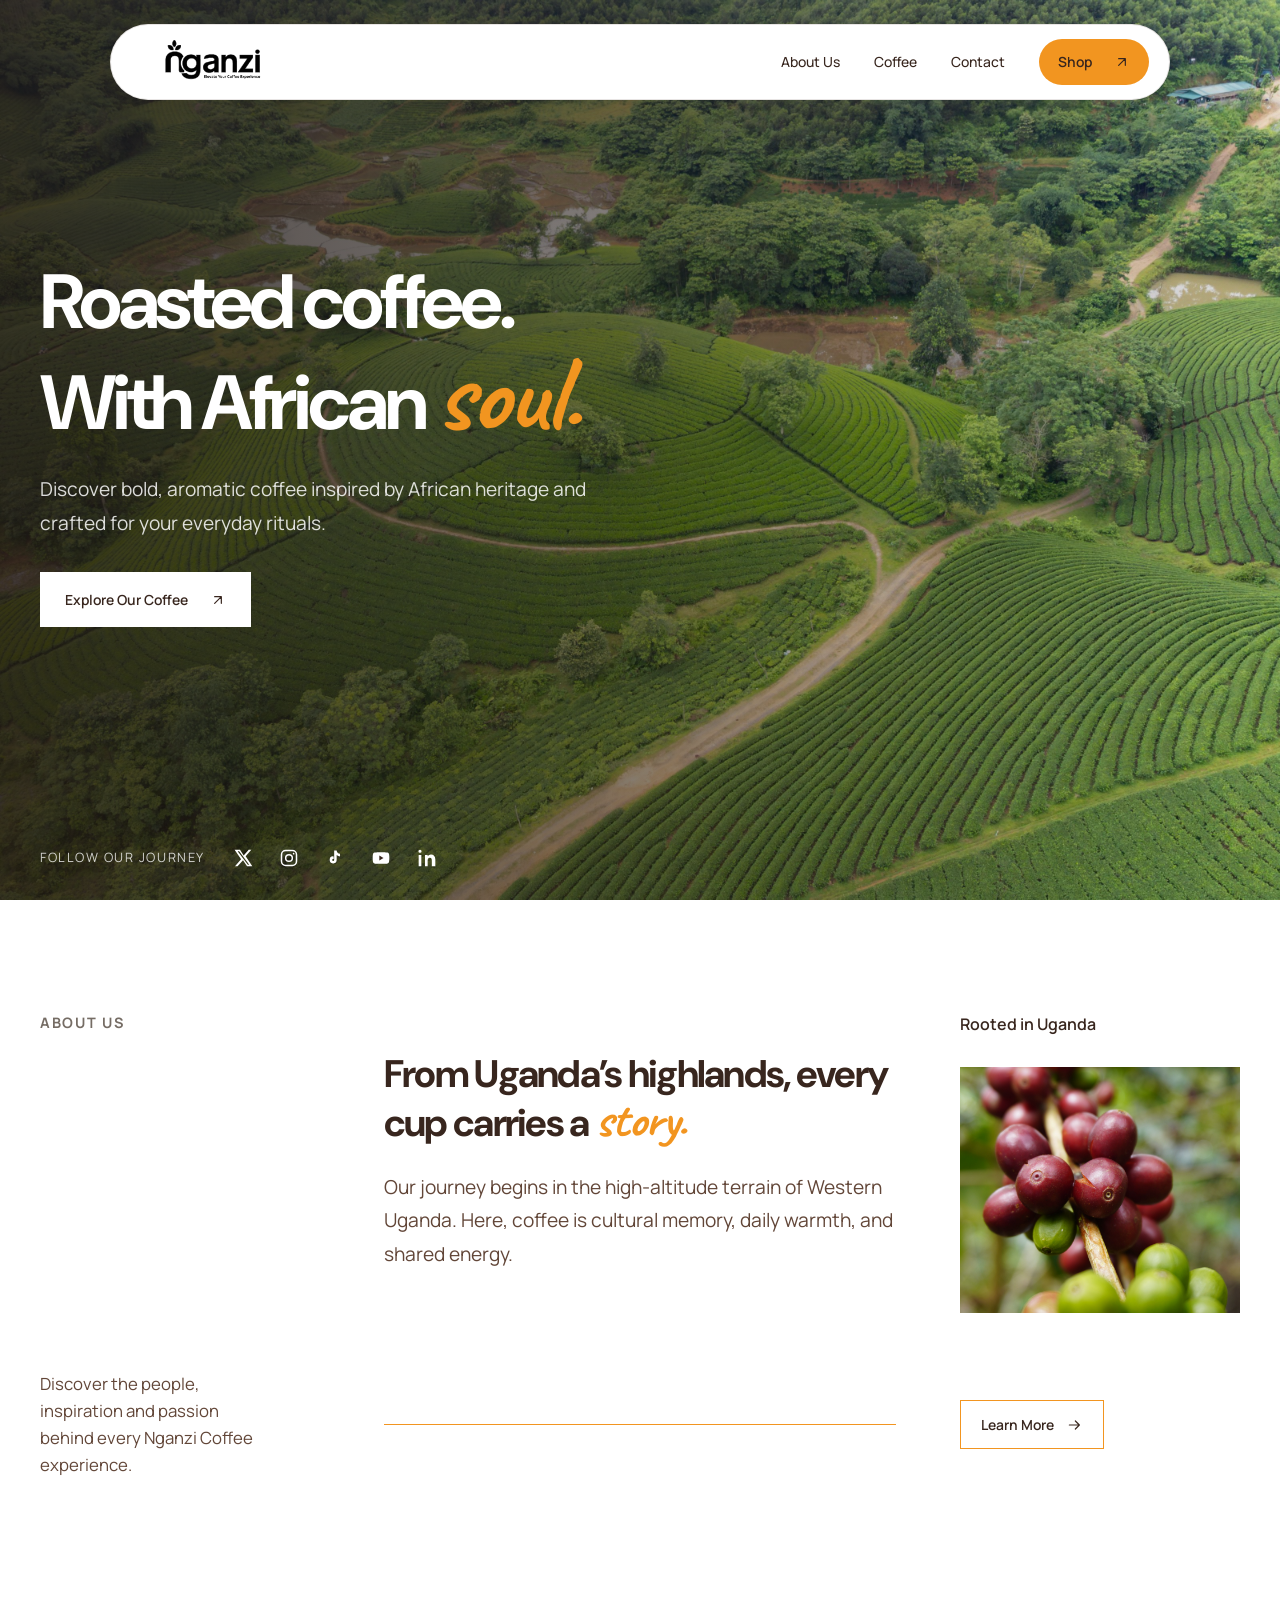
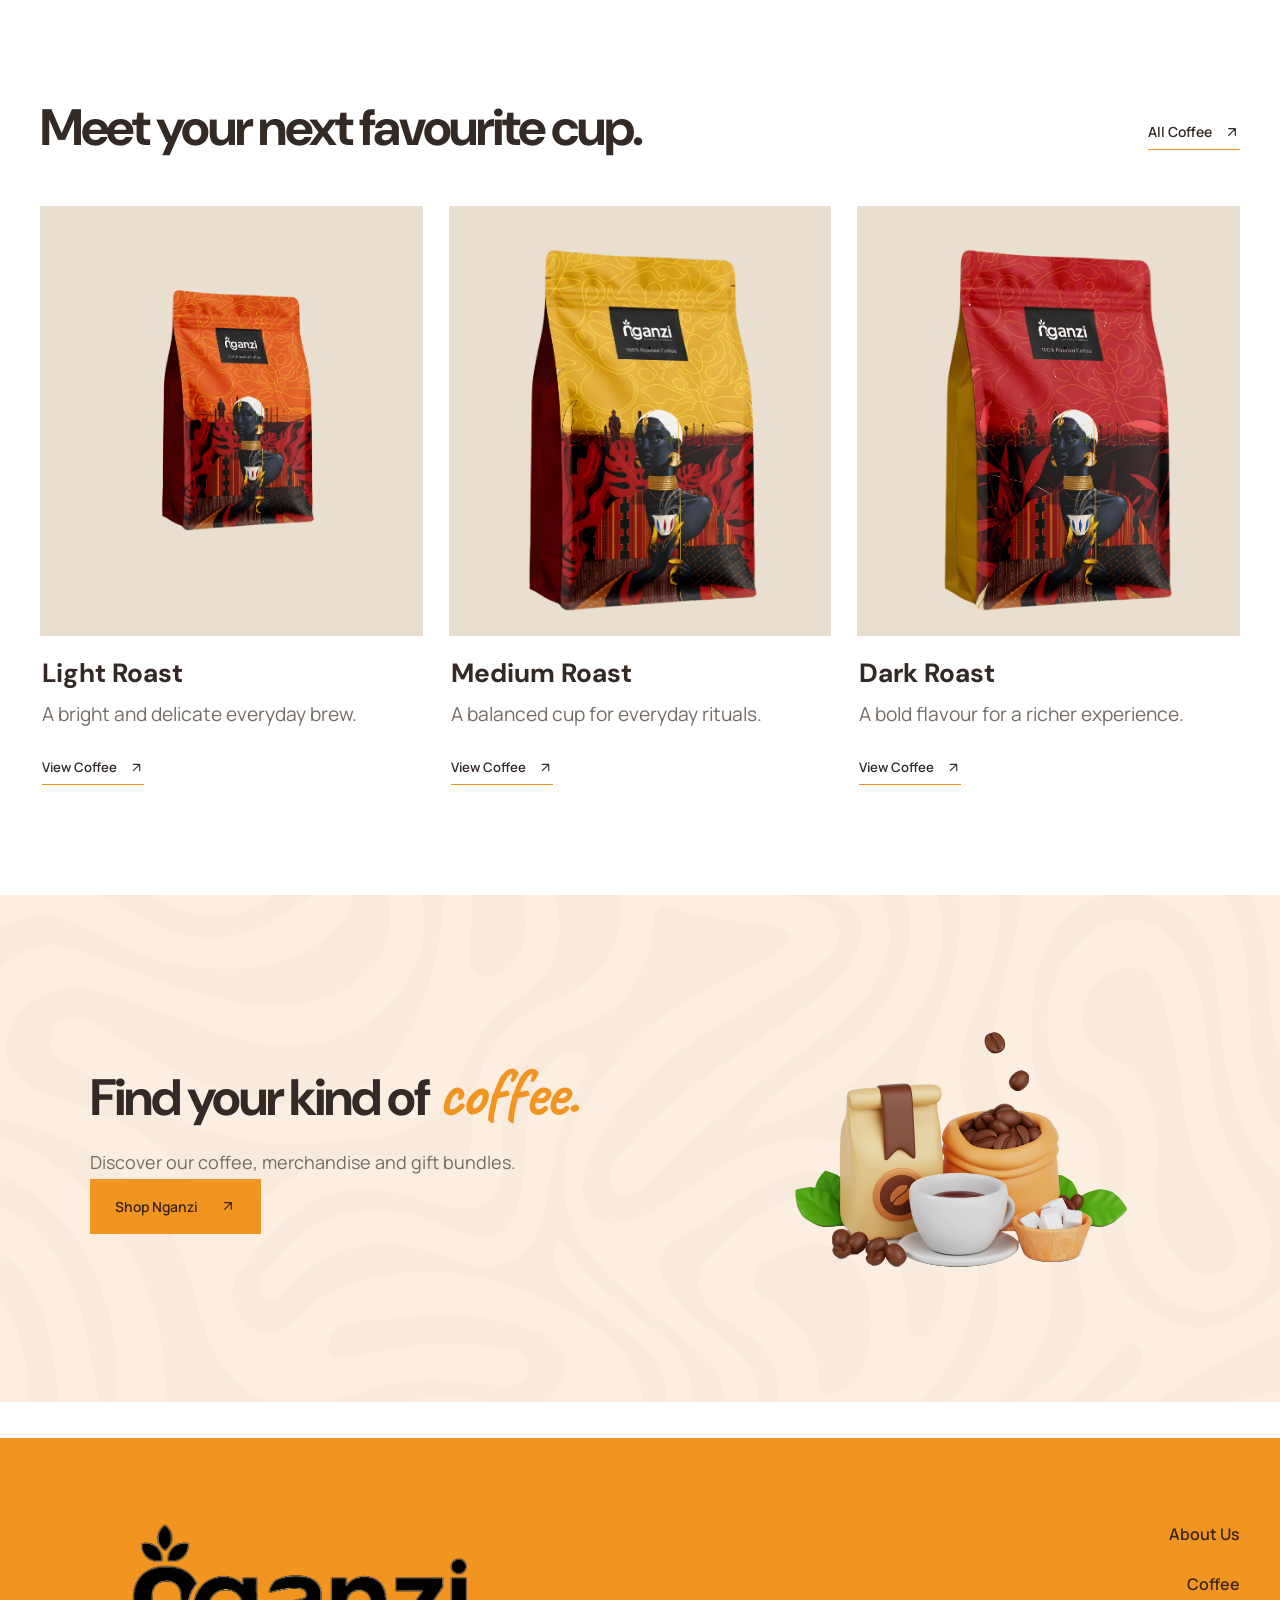
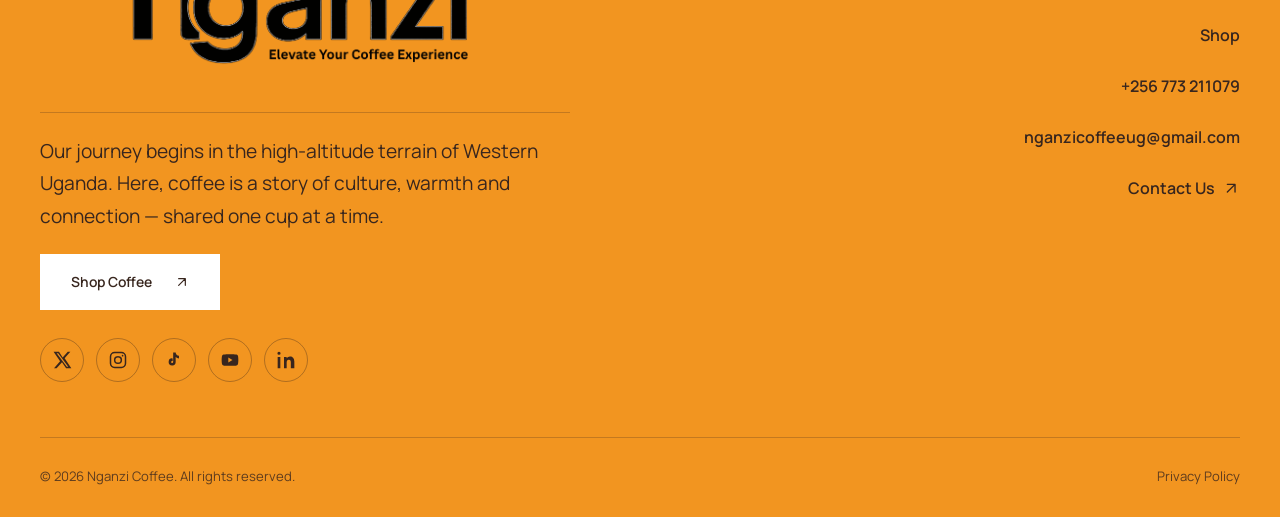
==== index.html @ 26382789 "nganzi" ====
<!DOCTYPE html>
<html lang="en">
<head>
  <meta charset="UTF-8" />
  <meta name="viewport" content="width=device-width, initial-scale=1.0" />
  <meta
    name="description"
    content="Discover Nganzi Coffee — Ugandan coffee inspired by African heritage."
  />

  <title>Nganzi Coffee — From Africa, With Aroma</title>

  <link rel="preconnect" href="https://fonts.googleapis.com">
  <link rel="preconnect" href="https://fonts.gstatic.com" crossorigin>
  <link
    href="https://fonts.googleapis.com/css2?family=Caveat:wght@600;700&family=DM+Sans:wght@400;500;600;700&family=Manrope:wght@400;500;600;700&display=swap"
    rel="stylesheet"
  />

  <link rel="stylesheet" href="css/styles.css" />
  <script src="js/main.js" defer></script>
</head>

<body>
  <main>
    <!-- 1. HERO -->
    <section class="hero" id="home">
      <div data-component="navbar"></div>
      

      <img
        class="hero-image"
        src="assets/images/hero-2.jpg"
        alt="Coffee growing in the Ugandan highlands"
        fetchpriority="high"
      />

      <div class="hero-overlay"></div>

      <div class="container hero-content">
        <h1>
          Roasted coffee.<br />
          With African <span class="script-accent">soul.</span>
        </h1>

        <p class="hero-description">
          Discover bold, aromatic coffee inspired by African heritage
          and crafted for your everyday rituals.
        </p>

        <a href="pages/coffee.html" class="button button-light">
          Explore Our Coffee
          <svg class="arrow-icon" viewBox="0 0 24 24" fill="none" aria-hidden="true">
            <path d="M7 17 17 7M7 7h10v10" />
          </svg>
        </a>
      </div>

      <div class="hero-bottom container">
        <p class="hero-social-label">Follow our journey</p>
        <nav class="hero-social-links" aria-label="Nganzi Coffee social media">
          <a href="https://x.com/nganzicoffee" target="_blank" rel="noopener noreferrer" aria-label="Nganzi Coffee on X">
            <svg viewBox="0 0 24 24" aria-hidden="true">
              <path d="M18.9 2H22l-6.8 7.8L23.2 22h-6.3l-4.9-7.4L5.5 22H2.4l7.3-8.4L1.9 2h6.5l4.4 6.9L18.9 2Zm-1.1 18h1.7L7.4 3.9H5.6L17.8 20Z" />
            </svg>
          </a>
          <a href="https://www.instagram.com/nganzicoffee/" target="_blank" rel="noopener noreferrer" aria-label="Nganzi Coffee on Instagram">
            <svg viewBox="0 0 24 24" aria-hidden="true">
              <rect x="3" y="3" width="18" height="18" rx="5" />
              <circle cx="12" cy="12" r="4" />
              <circle class="social-icon-fill" cx="17.5" cy="6.8" r="1" />
            </svg>
          </a>
          <a href="https://www.tiktok.com/@nganzicoffee" target="_blank" rel="noopener noreferrer" aria-label="Nganzi Coffee on TikTok">
            <svg viewBox="0 0 24 24" aria-hidden="true">
              <path d="M14 3v11.2a4.2 4.2 0 1 1-3.6-4.1v3.2a1.2 1.2 0 1 0 .6 1V3h3c.2 2.2 1.5 3.7 4 4v3.1A8 8 0 0 1 14 8.5" />
            </svg>
          </a>
          <a href="https://www.youtube.com/@nganzicoffee" target="_blank" rel="noopener noreferrer" aria-label="Nganzi Coffee on YouTube">
            <svg viewBox="0 0 24 24" aria-hidden="true">
              <path d="M22 12s0-3.2-.4-4.7a2.5 2.5 0 0 0-1.8-1.8C18.2 5 12 5 12 5s-6.2 0-7.8.5a2.5 2.5 0 0 0-1.8 1.8C2 8.8 2 12 2 12s0 3.2.4 4.7a2.5 2.5 0 0 0 1.8 1.8C5.8 19 12 19 12 19s6.2 0 7.8-.5a2.5 2.5 0 0 0 1.8-1.8C22 15.2 22 12 22 12Z" />
              <path class="social-icon-cutout" d="m10 15 5-3-5-3v6Z" />
            </svg>
          </a>
          <a href="https://www.linkedin.com/company/nganzicoffee/" target="_blank" rel="noopener noreferrer" aria-label="Nganzi Coffee on LinkedIn">
            <svg viewBox="0 0 24 24" aria-hidden="true">
              <path d="M5.2 8.5H2V22h3.2V8.5ZM3.6 2A1.9 1.9 0 1 0 3.6 5.8 1.9 1.9 0 0 0 3.6 2ZM22 13.8c0-4.1-2.2-6-5.2-6a4.5 4.5 0 0 0-4 2.2V8.5H9.6V22h3.2v-6.7c0-1.8.3-3.6 2.6-3.6s2.4 2.1 2.4 3.7V22H22v-8.2Z" />
            </svg>
          </a>
        </nav>
      </div>
    </section>

    <!-- 2. ABOUT US -->
    <section class="about section-padding" id="about">
      <div class="container about-grid">
        <p class="eyebrow about-label">ABOUT US</p>

        <div class="about-copy">
          <h2>
            From Uganda’s highlands, every cup carries a
            <span class="script-accent">story.</span>
          </h2>

          <p>
            Our journey begins in the high-altitude terrain of Western
            Uganda. Here, coffee is cultural memory, daily warmth,
            and shared energy.
          </p>

        </div>

        <div class="about-image-wrap">
          <p class="about-image-label">Rooted in Uganda</p>
          <img
            src="assets/images/coffee-origin.jpg"
            alt="Coffee cherries and the coffee-growing landscape"
            loading="lazy"
          />
        </div>

        <p class="about-note">
          Discover the people, inspiration and passion behind every
          Nganzi Coffee experience.
        </p>
        <div class="about-rule" aria-hidden="true"></div>
        <a href="pages/about.html" class="text-link about-link">
          Learn More
          <svg class="arrow-icon arrow-right" viewBox="0 0 24 24" fill="none" aria-hidden="true">
            <path d="M4 12h15m-6-6 6 6-6 6" />
          </svg>
        </a>
      </div>
    </section>

    <!-- 3. FEATURED COFFEE -->
    <section class="coffee-section section-padding" id="coffee">
      <div class="container">
        <div class="section-heading">
          <div>
            <h2>Meet your next favourite cup.</h2>
          </div>

          <a href="pages/coffee.html" class="text-link desktop-link">
            All Coffee
            <svg class="arrow-icon" viewBox="0 0 24 24" fill="none" aria-hidden="true">
              <path d="M7 17 17 7M7 7h10v10" />
            </svg>
          </a>
        </div>

        <div class="product-grid">
          <article class="product-card">
            <a href="pages/coffee.html#light-roast" class="product-image">
              <img
                src="assets/images/light-roast.png"
                alt="Nganzi Light Roast coffee"
                loading="lazy"
              />
            </a>
            <div class="product-info">
              <h3>Light Roast</h3>
              <p>A bright and delicate everyday brew.</p>
              <a href="pages/coffee.html#light-roast" class="text-link">
                View Coffee
                <svg class="arrow-icon" viewBox="0 0 24 24" fill="none" aria-hidden="true">
                  <path d="M7 17 17 7M7 7h10v10" />
                </svg>
              </a>
            </div>
          </article>

          <article class="product-card">
            <a href="pages/coffee.html#medium-roast" class="product-image">
              <img
                src="assets/images/medium-roast.png"
                alt="Nganzi Medium Roast coffee"
                loading="lazy"
              />
            </a>
            <div class="product-info">
              <h3>Medium Roast</h3>
              <p>A balanced cup for everyday rituals.</p>
              <a href="pages/coffee.html#medium-roast" class="text-link">
                View Coffee
                <svg class="arrow-icon" viewBox="0 0 24 24" fill="none" aria-hidden="true">
                  <path d="M7 17 17 7M7 7h10v10" />
                </svg>
              </a>
            </div>
          </article>

          <article class="product-card">
            <a href="pages/coffee.html#dark-roast" class="product-image">
              <img
                src="assets/images/dark-roast.png"
                alt="Nganzi Dark Roast coffee"
                loading="lazy"
              />
            </a>
            <div class="product-info">
              <h3>Dark Roast</h3>
              <p>A bold flavour for a richer experience.</p>
              <a href="pages/coffee.html#dark-roast" class="text-link">
                View Coffee
                <svg class="arrow-icon" viewBox="0 0 24 24" fill="none" aria-hidden="true">
                  <path d="M7 17 17 7M7 7h10v10" />
                </svg>
              </a>
            </div>
          </article>
        </div>
      </div>
    </section>

    <!-- 4. SHOP CTA -->
    <section class="shop-cta">
      <div class="container shop-cta-inner">
        <div class="shop-cta-content">
          <h2>
            Find your kind of <span class="script-accent">coffee.</span>
          </h2>
          <p>Discover our coffee, merchandise and gift bundles.</p>

          <a href="pages/shop.html" class="button button-dark">
            Shop Nganzi
            <svg class="arrow-icon" viewBox="0 0 24 24" fill="none" aria-hidden="true">
              <path d="M7 17 17 7M7 7h10v10" />
            </svg>
          </a>
        </div>

        <img
          class="shop-cta-illustration"
          src="assets/illustrations/coffee-package.png"
          alt="Nganzi coffee package"
          decoding="async"
        />
      </div>
    </section>
  </main>

  <div data-component="footer"></div>
</body>
</html>
---- css/styles.css ----
/* =================================
   1. DESIGN TOKENS
================================= */
:root {
  --orange: #f29520;
  --orange-hover: #d9780d;
  --cream: #fff8ee;
  --paper: #ffffff;
  --peach: #fcecdd;
  --footer-ink: #38261e;
  --brown: #38261e;
  --brown-light: #624638;
  --terracotta: var(--orange);
  --text: #332a25;
  --muted: #756c64;
  --border: #e4dbcf;

  --font-heading: "DM Sans", sans-serif;
  --font-body: "Manrope", sans-serif;
  --font-script: "Caveat", cursive;

  --container: 1200px;
  --radius: 0;
}

/* =================================
   2. RESET & GLOBAL
================================= */
* {
  box-sizing: border-box;
  margin: 0;
  padding: 0;
}

html {
  scroll-behavior: smooth;
  scroll-padding-top: 90px;
}

body {
  font-family: var(--font-body);
  color: var(--text);
  background: var(--paper);
  font-size: 1.125rem;
  line-height: 1.8;
}

img {
  display: block;
  width: 100%;
  height: 100%;
  object-fit: cover;
}

a {
  color: inherit;
  text-decoration: none;
}

button,
a {
  -webkit-tap-highlight-color: transparent;
}

button {
  font: inherit;
}

h1,
h2,
h3 {
  font-family: var(--font-heading);
  font-weight: 700;
  line-height: 1.15;
}

h1 {
  font-size: clamp(3rem, 6vw, 5.7rem);
  letter-spacing: -0.055em;
}

h2 {
  font-size: clamp(2.1rem, 4vw, 3.6rem);
  letter-spacing: -0.045em;
}

.script-accent {
  color: var(--orange);
  font-family: var(--font-script);
  font-size: 1.3em;
  font-weight: 700;
  font-style: normal;
  letter-spacing: -0.025em;
  line-height: 0.9;
  white-space: nowrap;
}

p {
  color: var(--muted);
}

.container {
  width: min(var(--container), calc(100% - 64px));
  margin-inline: auto;
}

.section-padding {
  padding-block: 110px;
}

.eyebrow {
  color: var(--terracotta);
  font-size: 0.9rem;
  font-weight: 700;
  letter-spacing: 0.12em;
  text-transform: uppercase;
  margin-bottom: 18px;
}

/* =================================
   3. BUTTONS & LINKS
================================= */
.button {
  display: inline-flex;
  align-items: center;
  justify-content: center;
  gap: 22px;
  min-height: 54px;
  padding: 14px 24px;
  border: 1px solid transparent;
  border-radius: var(--radius);
  font-size: 0.87rem;
  font-weight: 600;
  transition:
    background 180ms ease,
    color 180ms ease,
    border-color 180ms ease,
    transform 180ms ease;
}

.button:hover {
  transform: translateY(-2px);
}

.arrow-icon {
  width: 1.15em;
  height: 1.15em;
  flex: 0 0 auto;
  stroke: currentColor;
  stroke-linecap: round;
  stroke-linejoin: round;
  stroke-width: 1.8;
}

.arrow-right {
  width: 1.25em;
}

.button-small {
  min-height: 42px;
  padding: 9px 18px;
  border-radius: 999px;
  background: var(--orange);
  color: var(--brown);
}

.button-dark {
  background: var(--orange);
  color: var(--brown);
}

.button-light {
  background: var(--paper);
  color: var(--brown);
}

.button-dark:hover,
.button-small:hover {
  background: var(--orange-hover);
}

.button-light:hover {
  background: var(--cream);
}

.text-link {
  display: inline-flex;
  align-items: center;
  gap: 12px;
  padding-bottom: 4px;
  border-bottom: 1px solid var(--terracotta);
  font-size: 0.87rem;
  font-weight: 600;
}

.text-link .arrow-icon {
  transition: transform 180ms ease;
}

.text-link:hover .arrow-icon {
  transform: translateX(4px);
}

.has-scroll-reveals [data-reveal] {
  opacity: 0;
  transform: translateY(24px);
  transition:
    opacity 650ms ease var(--reveal-delay, 0ms),
    transform 650ms cubic-bezier(0.2, 0.7, 0.2, 1) var(--reveal-delay, 0ms);
}

.has-scroll-reveals [data-reveal].is-visible {
  opacity: 1;
  transform: translateY(0);
}

/* =================================
   4. HEADER
================================= */
.site-header {
  position: absolute;
  z-index: 5;
  top: 24px;
  left: 0;
  width: 100%;
}

.navbar {
  position: relative;
  width: min(1060px, calc(100% - 64px));
  min-height: 76px;
  display: flex;
  align-items: center;
  justify-content: space-between;
  gap: 30px;
  padding: 10px 20px 10px 28px;
  border: 1px solid rgba(56, 38, 30, 0.12);
  border-radius: 999px;
  background: var(--paper);
  box-shadow: 0 10px 35px rgba(35, 22, 12, 0.14);
  backdrop-filter: blur(12px);
}

.brand {
  position: relative;
  display: block;
  flex: 0 0 150px;
  height: 46px;
  overflow: hidden;
}

.brand img {
  position: absolute;
  top: 50%;
  left: 0;
  width: 150px;
  height: 150px;
  transform: translateY(-50%);
}

.footer-logo img {
  width: 150px;
  height: auto;
  object-fit: contain;
}

.nav-links {
  display: flex;
  align-items: center;
  gap: 34px;
  color: var(--brown);
  font-size: 0.87rem;
  font-weight: 500;
}

.nav-links > a:not(.button):hover {
  color: var(--orange-hover);
}

.menu-toggle {
  display: none;
  background: transparent;
  border: 0;
  cursor: pointer;
}

/* =================================
   5. HERO
================================= */
.hero {
  min-height: 100vh;
  min-height: 100svh;
  position: relative;
  display: flex;
  align-items: center;
  overflow: hidden;
  background: var(--brown);
  color: white;
}

.hero-image,
.hero-overlay {
  position: absolute;
  inset: 0;
  width: 100%;
  height: 100%;
}

.hero-image {
  object-fit: cover;
  object-position: center 55%;
}

.hero-overlay {
  background: linear-gradient(
    90deg,
    rgba(28, 19, 14, 0.82) 0%,
    rgba(28, 19, 14, 0.55) 48%,
    rgba(28, 19, 14, 0.08) 100%
  );
}

.hero-content {
  position: relative;
  z-index: 1;
  padding-block: 130px 145px;
  animation: hero-content-enter 800ms cubic-bezier(0.2, 0.7, 0.2, 1) both;
}

.hero-bottom {
  animation: hero-fade-in 800ms 180ms ease both;
}

@keyframes hero-fade-in {
  from {
    opacity: 0;
  }

  to {
    opacity: 1;
  }
}

@keyframes hero-content-enter {
  from {
    opacity: 0;
    transform: translateY(20px);
  }

  to {
    opacity: 1;
    transform: translateY(0);
  }
}

.hero h1 {
  max-width: 800px;
  color: white;
}

.hero .script-accent {
  font-size: 1.4em;
}

.hero-description {
  max-width: 560px;
  margin-block: 26px 32px;
  color: rgba(255, 255, 255, 0.84);
  font-size: 1.2rem;
  line-height: 1.75;
}

.hero-bottom {
  position: absolute;
  z-index: 1;
  bottom: 28px;
  left: 50%;
  transform: translateX(-50%);
  display: flex;
  align-items: center;
  gap: 24px;
  color: white;
  font-size: 0.9rem;
  letter-spacing: 0.05em;
}

.hero-social-label {
  color: rgba(255, 255, 255, 0.78);
  font-size: 0.8rem;
  letter-spacing: 0.12em;
  text-transform: uppercase;
}

.hero-social-links {
  display: flex;
  align-items: center;
  gap: 18px;
}

.hero-social-links a {
  display: grid;
  width: 28px;
  height: 28px;
  place-items: center;
  color: white;
  transition: color 180ms ease, transform 180ms ease;
}

.hero-social-links a:hover {
  transform: translateY(-2px);
  color: var(--orange);
}

.hero-social-links a:focus-visible {
  outline: 2px solid var(--orange);
  outline-offset: 4px;
}

.hero-social-links svg {
  width: 20px;
  height: 20px;
  fill: currentColor;
}

.hero-social-links a:nth-child(2) svg {
  fill: none;
  stroke: currentColor;
  stroke-width: 1.8;
}

.hero-social-links .social-icon-fill {
  fill: currentColor;
  stroke: none;
}

.hero-social-links .social-icon-cutout {
  fill: var(--brown);
}

/* =================================
   6. ABOUT
================================= */
.about {
  position: relative;
  isolation: isolate;
  overflow: hidden;
  background: var(--paper);
}

.shop-cta::before {
  position: absolute;
  z-index: 0;
  pointer-events: none;
  content: "";
}

.about-grid {
  position: relative;
  z-index: 1;
  display: grid;
  grid-template-columns: 0.82fr 1.5fr 0.82fr;
  grid-template-rows: auto auto;
  grid-template-areas:
    "label copy image"
    "note rule link";
  align-items: center;
  column-gap: clamp(32px, 5vw, 78px);
  row-gap: 58px;
}

.about-label {
  grid-area: label;
  align-self: start;
  color: var(--muted);
}

.about-copy {
  grid-area: copy;
  max-width: 650px;
}

.about-copy h2 {
  margin-bottom: 25px;
  color: var(--brown);
  font-family: var(--font-heading);
  font-size: clamp(2rem, 3vw, 3.35rem);
  font-weight: 700;
  letter-spacing: -0.045em;
  line-height: 1.17;
}

.about-copy .script-accent {
  font-size: 1.32em;
}

.about-copy > p:not(.eyebrow) {
  max-width: 560px;
  color: var(--brown-light);
  font-size: 1.2rem;
  line-height: 1.75;
}

.about-image-wrap {
  grid-area: image;
  align-self: start;
}

.about-image-label {
  margin-bottom: 28px;
  color: var(--brown);
  font-size: 1rem;
  font-weight: 600;
}

.about-image-wrap img {
  width: 100%;
  height: auto;
  aspect-ratio: 1 / 0.88;
  object-position: center 55%;
}

.about-note {
  grid-area: note;
  max-width: 230px;
  color: var(--brown-light);
  font-size: 1.05rem;
  line-height: 1.6;
}

.about-rule {
  grid-area: rule;
  width: 100%;
  height: 1px;
  background: var(--orange);
}

.about-link {
  grid-area: link;
  justify-self: start;
  padding: 11px 20px;
  border: 1px solid var(--orange);
  color: var(--brown);
  transition:
    background 180ms ease,
    color 180ms ease,
    border-color 180ms ease;
}

.about-link:hover {
  border-color: var(--orange-hover);
  background: var(--orange-hover);
  color: var(--brown);
}

/* =================================
   7. COFFEE PRODUCTS
================================= */
.coffee-section {
  background: var(--paper);
}

.section-heading {
  display: flex;
  align-items: end;
  justify-content: space-between;
  gap: 30px;
  margin-bottom: 48px;
}

.section-heading h2 {
  max-width: 650px;
}

.desktop-link {
  margin-bottom: 8px;
  white-space: nowrap;
}

.product-grid {
  display: grid;
  grid-template-columns: repeat(3, minmax(0, 1fr));
  gap: 26px;
}

.product-card {
  min-width: 0;
}

.product-image {
  display: block;
  aspect-ratio: 4 / 4.5;
  overflow: hidden;
  background: #e9dfd1;
}

.product-image img {
  transition: transform 450ms ease;
}

.product-card:hover .product-image img {
  transform: scale(1.045);
}

.product-info {
  padding: 22px 2px 0;
}

.product-category {
  margin-bottom: 7px;
  color: var(--orange-hover);
  font-size: 0.7rem;
  font-weight: 700;
  letter-spacing: 0.12em;
}

.product-info h3 {
  margin-bottom: 9px;
  font-size: 1.65rem;
}

.product-info > p:not(.product-category) {
  margin-bottom: 17px;
  font-size: 1.2rem;
}

.product-info .text-link {
  font-size: 0.82rem;
}

/* =================================
   8. SHOP CTA
================================= */
.shop-cta {
  position: relative;
  isolation: isolate;
  overflow: hidden;
  padding-block: 100px;
  background: var(--peach);
}

.shop-cta::before {
  inset: 0;
  background: url("../assets/patterns/60913917_abstract_pattern_design_background_2007%20%5BConverted%5D.svg")
    center / cover no-repeat;
  opacity: 0.14;
}

.shop-cta-inner {
  position: relative;
  z-index: 1;
  display: grid;
  grid-template-columns: minmax(0, 1.1fr) minmax(300px, 0.9fr);
  align-items: center;
  gap: clamp(32px, 6vw, 80px);
  max-width: 1100px;
}

.shop-cta-content {
  max-width: 620px;
}

.shop-cta-illustration {
  width: 100%;
  height: auto;
  object-fit: contain;
  mix-blend-mode: multiply;
}

.shop-cta h2 {
  margin-bottom: 18px;
}

.shop-cta h2 .script-accent {
  font-size: 1.35em;
}

.shop-cta-inner > p:not(.eyebrow) {
  margin-bottom: 28px;
  font-size: 1.2rem;
}

/* =================================
   9. FOOTER
================================= */
.site-footer {
  margin-top: 36px;
  padding-top: 80px;
  background: var(--orange);
  color: var(--footer-ink);
}

.footer-grid {
  display: grid;
  grid-template-columns: minmax(0, 1.5fr) minmax(180px, 0.6fr);
  align-items: start;
  gap: clamp(60px, 12vw, 170px);
  padding-bottom: 55px;
}

.footer-logo {
  position: relative;
  display: block;
  width: min(100%, 530px);
  height: 170px;
  overflow: hidden;
  margin-bottom: 24px;
}

.footer-logo img {
  position: absolute;
  top: 50%;
  left: 0;
  width: 530px;
  height: 530px;
  transform: translateY(-50%);
}

.footer-divider {
  width: min(100%, 530px);
  height: 1px;
  margin-bottom: 22px;
  background: rgba(56, 38, 30, 0.25);
}

.footer-story {
  max-width: 530px;
  margin-bottom: 22px;
  color: var(--footer-ink);
  font-size: 1.2rem;
  line-height: 1.7;
}

.footer-brand .button-light {
  min-width: 180px;
  background: var(--paper);
  color: var(--footer-ink);
}

.footer-brand .button-light:hover {
  background: var(--cream);
}

.social-links {
  display: flex;
  flex-wrap: wrap;
  gap: 12px;
  margin-top: 28px;
}

.social-links a {
  width: 44px;
  height: 44px;
  display: grid;
  place-items: center;
  border: 1px solid rgba(56, 38, 30, 0.35);
  border-radius: 50%;
  color: var(--footer-ink);
  transition:
    background 180ms ease,
    color 180ms ease,
    border-color 180ms ease,
    transform 180ms ease;
}

.social-links a:hover {
  transform: translateY(-3px);
  border-color: var(--footer-ink);
  background: var(--footer-ink);
  color: var(--paper);
}

.social-links svg {
  width: 20px;
  height: 20px;
  fill: currentColor;
}

.social-links a:nth-child(2) svg {
  fill: none;
  stroke: currentColor;
  stroke-width: 1.8;
}

.social-links .social-icon-fill {
  fill: currentColor;
  stroke: none;
}

.social-links .social-icon-cutout {
  fill: var(--orange);
}

.social-links a:hover .social-icon-cutout {
  fill: var(--footer-ink);
}

.footer-nav {
  display: flex;
  flex-direction: column;
  align-items: flex-end;
  gap: 22px;
  padding-top: 2px;
}

.footer-nav a {
  display: inline-flex;
  align-items: center;
  gap: 7px;
  color: var(--footer-ink);
  font-size: 1rem;
  font-weight: 600;
  transition: color 180ms ease;
}

.footer-nav a:hover {
  color: var(--paper);
}

.footer-bottom {
  min-height: 80px;
  display: flex;
  align-items: center;
  justify-content: space-between;
  gap: 20px;
  border-top: 1px solid rgba(56, 38, 30, 0.25);
}

.footer-bottom p,
.footer-bottom a {
  color: rgba(56, 38, 30, 0.8);
  font-size: 0.82rem;
}

.footer-bottom a:hover {
  color: var(--orange);
}

/* =================================
   10. TABLET
================================= */
@media (max-width: 900px) {
  .container {
    width: min(100% - 40px, var(--container));
  }

  .section-padding {
    padding-block: 80px;
  }

  .nav-links {
    gap: 20px;
  }

  .about-grid {
    grid-template-columns: 0.65fr 1.5fr 0.85fr;
    column-gap: 28px;
    row-gap: 42px;
  }

  .product-grid {
    gap: 18px;
  }

  .footer-grid {
    gap: 50px;
  }
}

/* =================================
   10. CONTACT PAGE
================================= */
.contact-page-body {
  background: #ffffff;
  min-height: 100vh;
  color: var(--brown);
  padding-top: 110px;
}

.contact-page-shell {
  position: relative;
  max-width: 1280px;
  margin: 0 auto;
  padding: 26px 24px 80px;
}

.contact-page-shell > * {
  position: relative;
  z-index: 1;
}

.contact-header {
  margin-top: 0;
  padding-top: 0;
}

.contact-nav {
  width: min(980px, 100%);
  margin: 0 auto;
  padding: 10px 22px 10px 18px;
  background: rgba(255, 248, 238, 0.9);
  border: 1px solid rgba(56, 38, 30, 0.12);
  border-radius: 14px;
  box-shadow: 0 10px 25px rgba(35, 22, 12, 0.08);
}

.contact-page-main {
  width: min(100%, 1140px);
  margin: 0 auto;
  padding: 8px 0 0;
}

.contact-hero {
  display: grid;
  grid-template-columns: 1.08fr 1fr;
  gap: 56px;
  width: min(100%, 1040px);
  margin: 0 auto;
  padding: 0;
  align-items: center;
}

.contact-intro {
  padding: 16px 8px 0 0;
}

.contact-eyebrow {
  margin-bottom: 24px;
  font-size: 0.78rem;
  letter-spacing: 0.14em;
}

.contact-intro h1 {
  margin-bottom: 14px;
  color: var(--brown);
  font-size: clamp(3.2rem, 6vw, 6.3rem);
  letter-spacing: -0.06em;
  font-family: var(--font-heading);
  font-weight: 700;
  line-height: 0.96;
}

.contact-intro h1 .script-accent {
  font-size: 1.08em;
}

.contact-lead {
  max-width: 600px;
  color: var(--brown-light);
  font-size: clamp(1.1rem, 1.9vw, 1.6rem);
  line-height: 1.6;
}

.contact-points {
  list-style: none;
  display: grid;
  gap: 18px;
  margin-top: 30px;
  color: var(--brown);
}

.contact-points li {
  display: flex;
  align-items: center;
  gap: 12px;
  font-size: clamp(1.1rem, 1.3vw, 1.55rem);
  font-weight: 500;
}

.contact-icon {
  display: inline-grid;
  place-items: center;
  width: 24px;
  height: 24px;
  color: var(--orange-hover);
  font-size: 0.9rem;
}

.contact-points a {
  color: var(--brown);
}

.contact-visual-panel {
  width: min(100%, 440px);
  margin-left: auto;
}

.contact-visual-panel img {
  display: block;
  width: 100%;
  height: clamp(360px, 45vw, 580px);
  object-fit: cover;
  object-position: center 45%;
}

.contact-social-panel {
  width: 100%;
  margin-top: 38px;
  padding: 0;
  border: 0;
  border-radius: 0;
  background: transparent;
  box-shadow: none;
}

.contact-social-panel h2 {
  margin-bottom: 18px;
  color: var(--brown);
  font-size: clamp(2.1rem, 3vw, 3.1rem);
  font-family: var(--font-heading);
  letter-spacing: -0.04em;
  line-height: 1.1;
}

.social-link-list {
  display: grid;
  gap: 8px;
}

.social-link-list a {
  display: flex;
  align-items: center;
  justify-content: space-between;
  gap: 20px;
  padding: 12px 0;
  border-bottom: 1px solid rgba(56, 38, 30, 0.18);
  color: var(--brown);
  font-size: 1.08rem;
  font-weight: 500;
}

.social-link-list a:hover {
  color: var(--orange-hover);
}

.social-arrow {
  width: 18px;
  height: 18px;
  stroke: currentColor;
  stroke-linecap: round;
  stroke-linejoin: round;
  stroke-width: 1.8;
  flex: none;
}

.support-grid {
  display: none;
}

.contact-form-card {
  width: min(100%, 520px);
  margin-left: auto;
  padding: 28px 24px 18px;
  border: 1px solid rgba(56, 38, 30, 0.12);
  border-radius: 18px;
  background: rgba(255, 255, 255, 0.7);
  box-shadow: 0 20px 40px rgba(35, 22, 12, 0.06);
}

.contact-form-card h2 {
  margin-bottom: 8px;
  color: var(--brown);
  font-size: clamp(2.3rem, 4vw, 3.2rem);
  letter-spacing: -0.05em;
  font-family: var(--font-heading);
}

.contact-form-card > p {
  margin-bottom: 18px;
  color: var(--muted);
  font-size: 1.1rem;
  font-style: normal;
}

.contact-form {
  display: grid;
  gap: 14px;
}

.contact-form label {
  display: grid;
  gap: 8px;
  color: var(--brown);
  font-size: 0.9rem;
  font-weight: 600;
}

.contact-form input,
.contact-form select,
.contact-form textarea {
  width: 100%;
  min-height: 42px;
  border: 1px solid rgba(56, 38, 30, 0.2);
  border-radius: 6px;
  padding: 12px 14px;
  background: rgba(255, 255, 255, 0.66);
  color: var(--brown);
  font: inherit;
  resize: vertical;
}

.contact-form input::placeholder,
.contact-form textarea::placeholder {
  color: rgba(56, 38, 30, 0.45);
}

.contact-form input:focus,
.contact-form select:focus,
.contact-form textarea:focus {
  outline: none;
  border-color: rgba(242, 149, 32, 0.72);
  box-shadow: 0 0 0 2px rgba(242, 149, 32, 0.12);
}

.contact-submit {
  width: 100%;
  margin-top: 8px;
  min-height: 50px;
  background: var(--orange);
  color: var(--brown);
  border: 0;
}

.location-section {
  position: relative;
  isolation: isolate;
  display: grid;
  grid-template-columns: 1.08fr 0.92fr;
  gap: 30px;
  align-items: center;
  width: 100%;
  margin: 64px auto 0;
  padding: 64px max(32px, calc((100% - 840px) / 2));
  background: var(--cream);
}

.location-section::before {
  position: absolute;
  z-index: -1;
  inset: 0;
  background: url("../assets/illustrations/wave-background.svg") center / cover no-repeat;
  content: "";
  opacity: 0.55;
  pointer-events: none;
}

.map-card {
  position: relative;
  overflow: hidden;
  background: #f3efe8;
}

.map-card iframe {
  display: block;
  width: 100%;
  height: 330px;
  border: 0;
  filter: saturate(0.9) contrast(1.08);
}

.map-badge {
  position: absolute;
  top: 14px;
  left: 14px;
  z-index: 2;
  padding: 7px 10px;
  border-radius: 0;
  background: rgba(255, 248, 238, 0.9);
  border: 1px solid rgba(56, 38, 30, 0.12);
  color: var(--brown);
  font-size: 0.72rem;
  font-weight: 700;
}

.location-copy {
  padding: 8px 12px;
}

.location-copy h2 {
  margin-bottom: 14px;
  color: var(--brown);
  font-size: clamp(3.2rem, 6vw, 6.3rem);
  font-family: var(--font-heading);
  font-weight: 700;
  letter-spacing: -0.06em;
  line-height: 0.96;
}

.location-copy h2 .script-accent {
  font-size: 1.08em;
}

.location-copy h3 {
  margin-bottom: 18px;
  color: var(--brown);
  font-size: clamp(1.2rem, 1.8vw, 1.6rem);
  font-family: var(--font-heading);
  letter-spacing: -0.03em;
  line-height: 1.2;
}

.location-details {
  list-style: none;
  display: grid;
  gap: 16px;
  color: rgba(56, 38, 30, 0.78);
  font-size: 1rem;
  line-height: 1.6;
}

.location-details li {
  display: grid;
  gap: 4px;
}

.detail-label {
  color: var(--brown);
  font-weight: 700;
}

.location-details a {
  color: var(--brown);
  text-decoration: underline;
  text-underline-offset: 4px;
}

/* =================================
   11. MOBILE NAVIGATION
================================= */
@media (max-width: 640px) {
  .container {
    width: calc(100% - 40px);
  }

  .navbar {
    min-height: 74px;
    width: calc(100% - 40px);
    padding: 9px 15px 9px 20px;
  }

  .brand {
    flex-basis: 112px;
    height: 40px;
  }

  .brand img {
    width: 112px;
    height: 112px;
  }

  .menu-toggle {
    display: flex;
    flex-direction: column;
    gap: 5px;
    padding: 10px 0 10px 10px;
  }

  .menu-toggle span {
    width: 24px;
    height: 2px;
    background: var(--brown);
    transition: transform 180ms ease;
  }

  .nav-links {
    position: absolute;
    top: calc(100% + 8px);
    left: 0;
    right: 0;
    display: none;
    flex-direction: column;
    align-items: stretch;
    gap: 0;
    padding: 12px 20px 22px;
    background: var(--paper);
    border: 1px solid var(--border);
    border-radius: 18px;
    box-shadow: 0 12px 30px rgba(35, 22, 12, 0.16);
  }

  .nav-links.is-open {
    display: flex;
  }

  .nav-links > a:not(.button) {
    padding: 12px 0;
  }

  .nav-links .button {
    margin-top: 10px;
  }

  .hero {
    min-height: 100vh;
    min-height: 100svh;
  }

  .hero-overlay {
    background: linear-gradient(
      90deg,
      rgba(28, 19, 14, 0.78),
      rgba(28, 19, 14, 0.35)
    );
  }

  .hero-content {
    padding-block: 120px 150px;
  }

  .hero .script-accent {
    font-size: 1.28em;
  }

  .hero-description {
    max-width: 380px;
  }

  .hero-bottom {
    bottom: 20px;
    justify-content: center;
    gap: 14px;
  }

  .hero-social-label {
    font-size: 0.62rem;
    letter-spacing: 0.08em;
  }

  .hero-social-links {
    gap: 10px;
  }

  .hero-social-links a {
    width: 26px;
    height: 26px;
  }

  .hero-social-links svg {
    width: 18px;
    height: 18px;
  }

  .section-padding {
    padding-block: 68px;
  }

  .about-grid {
    grid-template-columns: 1fr;
    grid-template-rows: auto;
    grid-template-areas:
      "label"
      "copy"
      "image"
      "note"
      "rule"
      "link";
    gap: 24px;
  }

  .about-label {
    margin-bottom: 0;
  }

  .about-copy h2 {
    font-size: clamp(2rem, 9vw, 2.7rem);
  }

  .about-copy .script-accent {
    font-size: 1.2em;
  }

  .about-image-label {
    margin-bottom: 14px;
  }

  .about-image-wrap {
    width: 100%;
  }

  .about-image-wrap img {
    aspect-ratio: 4 / 3;
  }

  .about-note {
    max-width: 360px;
  }

  .about-rule {
    margin-block: 3px;
  }

  .section-heading {
    align-items: flex-start;
    margin-bottom: 30px;
  }

  .section-heading h2 {
    font-size: 2.25rem;
  }

  .desktop-link {
    display: none;
  }

  .product-grid {
    grid-template-columns: 1fr;
    gap: 38px;
  }

  .product-image {
    aspect-ratio: 5 / 4;
  }

  .product-info {
    padding-top: 17px;
  }

  .shop-cta {
    padding-block: 75px;
  }

  .shop-cta-inner {
    grid-template-columns: 1fr;
    gap: 16px;
  }

  .shop-cta::before {
    background-position: right top;
    background-size: min(100%, 500px) auto;
    opacity: 0.1;
  }

  .shop-cta-illustration {
    width: min(100%, 440px);
    justify-self: center;
    margin-top: -12px;
  }

  .footer-grid {
    grid-template-columns: 1fr;
    gap: 42px;
    padding-bottom: 38px;
  }

  .footer-brand {
    grid-column: auto;
  }

  .footer-logo {
    width: min(100%, 400px);
    height: 130px;
    margin-bottom: 24px;
  }

  .footer-logo img {
    width: 400px;
    height: 400px;
  }

  .footer-nav {
    align-items: flex-start;
    gap: 16px;
  }

  .footer-bottom {
    align-items: flex-start;
    flex-direction: column;
    justify-content: center;
    gap: 5px;
    padding-block: 20px;
  }
}

@media (max-width: 900px) {
  .contact-page-shell {
    padding-inline: 18px;
  }

  .contact-nav {
    flex-wrap: wrap;
    justify-content: center;
  }

  .contact-hero,
  .location-section {
    grid-template-columns: 1fr;
  }

  .location-section {
    padding-inline: 32px;
  }

  .contact-intro,
  .location-copy {
    padding-inline: 4px;
  }

  .support-grid {
    grid-template-columns: 1fr;
  }
}

@media (max-width: 640px) {
  .contact-page-shell {
    padding-top: 18px;
    padding-bottom: 40px;
  }

  .contact-page-shell::before {
    inset: 120px auto auto 50%;
    width: 120vw;
    height: 250px;
    opacity: 0.16;
  }

  .contact-nav {
    padding: 12px 16px;
    gap: 14px;
  }

  .contact-brand {
    width: 130px;
  }

  .contact-nav-links {
    width: 100%;
    flex-wrap: wrap;
    gap: 10px 16px;
    font-size: 0.7rem;
  }

  .contact-book-btn {
    width: 100%;
    justify-content: center;
  }

  .contact-hero {
    gap: 22px;
    padding: 24px 18px 22px;
  }

  .contact-intro {
    padding: 0;
  }

  .contact-form-card {
    padding: 18px 16px 16px;
  }

  .map-surface {
    height: 260px;
  }
}

@media (prefers-reduced-motion: reduce) {
  *,
  *::before,
  *::after {
    scroll-behavior: auto !important;
    transition-duration: 0.01ms !important;
    animation-duration: 0.01ms !important;
    animation-delay: 0ms !important;
  }

  .has-scroll-reveals [data-reveal] {
    opacity: 1;
    transform: none;
  }
}

/* =================================
   11. COFFEE GUIDE
================================= */
.coffee-page-body {
  min-height: 100vh;
  background: var(--paper);
}

.coffee-guide-hero {
  position: relative;
  isolation: isolate;
  display: flex;
  min-height: 570px;
  align-items: center;
  overflow: hidden;
  background: var(--brown);
  color: white;
}

.coffee-guide-hero .hero-image {
  object-position: center 56%;
}

.coffee-guide-hero .hero-overlay {
  background: linear-gradient(
    90deg,
    rgba(28, 19, 14, 0.86),
    rgba(28, 19, 14, 0.58) 58%,
    rgba(28, 19, 14, 0.3)
  );
}

.coffee-guide-intro {
  position: relative;
  z-index: 1;
  padding-block: 155px 78px;
}

.coffee-guide-intro .eyebrow {
  margin-bottom: 20px;
  color: var(--orange);
}

.coffee-guide-intro h1 {
  max-width: 900px;
  color: white;
  font-size: clamp(3rem, 6vw, 5rem);
}

.coffee-guide-intro h1 .script-accent {
  color: var(--orange);
}

.coffee-guide-intro > p:last-child {
  max-width: 690px;
  margin-top: 24px;
  color: rgba(255, 255, 255, 0.84);
  font-size: clamp(1.05rem, 1.8vw, 1.25rem);
  line-height: 1.7;
}

.roast-profile {
  scroll-margin-top: 24px;
  padding-block: 90px;
  border-bottom: 1px solid var(--border);
  background: var(--paper);
}

.roast-profile-inner {
  display: grid;
  grid-template-columns: minmax(0, 0.95fr) minmax(0, 1.05fr);
  align-items: center;
  gap: clamp(44px, 9vw, 120px);
}

.roast-profile-reverse .roast-image {
  order: 2;
}

.roast-image {
  display: grid;
  min-height: 390px;
  place-items: center;
  overflow: hidden;
  background: var(--paper);
}

.roast-image img {
  width: min(100%, 520px);
  height: 430px;
  object-fit: contain;
  mix-blend-mode: multiply;
}

.roast-copy {
  max-width: 570px;
  padding-block: 20px;
}

.roast-copy .eyebrow {
  margin-bottom: 12px;
}

.roast-copy h2 {
  margin-bottom: 20px;
  color: var(--brown);
  font-size: clamp(2.5rem, 4vw, 3.6rem);
}

.roast-description {
  color: var(--brown-light);
  font-size: 1.1rem;
  line-height: 1.75;
}

.tasting-notes {
  margin-block: 25px 30px;
}

.tasting-notes h3 {
  margin-bottom: 12px;
  color: var(--brown);
  font-size: 0.75rem;
  letter-spacing: 0.12em;
  text-transform: uppercase;
}

.tasting-notes ul {
  display: flex;
  flex-wrap: wrap;
  gap: 9px;
  list-style: none;
}

.tasting-notes li {
  padding: 6px 14px;
  border: 1px solid rgba(56, 38, 30, 0.18);
  border-radius: 999px;
  color: var(--brown-light);
  font-size: 0.85rem;
  line-height: 1.5;
}

.roast-cta {
  min-height: 560px;
  padding-block: 150px;
  border-top: 1px solid var(--border);
  background:
    linear-gradient(rgba(38, 25, 18, 0.68), rgba(38, 25, 18, 0.68)),
    url("../assets/images/closeup-coffee.jpg") center 52% / cover no-repeat;
  display: flex;
  align-items: center;
}

.roast-cta-inner {
  display: flex;
  align-items: center;
  justify-content: space-between;
  gap: 32px;
}

.roast-cta .eyebrow {
  margin-bottom: 10px;
  color: white;
}

.roast-cta h2 {
  color: white;
}

@media (max-width: 700px) {
  .coffee-guide-hero {
    min-height: 580px;
  }

  .coffee-guide-hero .hero-overlay {
    background: linear-gradient(
      90deg,
      rgba(28, 19, 14, 0.82),
      rgba(28, 19, 14, 0.5)
    );
  }

  .coffee-guide-intro {
    padding-block: 145px 70px;
  }

  .coffee-guide-intro h1 {
    font-size: clamp(2.75rem, 11vw, 4.1rem);
  }

  .roast-profile {
    padding-block: 55px;
  }

  .roast-profile-inner {
    grid-template-columns: 1fr;
    gap: 28px;
  }

  .roast-profile-reverse .roast-image {
    order: 0;
  }

  .roast-image {
    min-height: 300px;
  }

  .roast-image img {
    height: 320px;
  }

  .roast-copy {
    padding: 0;
  }

  .roast-cta-inner {
    align-items: flex-start;
    flex-direction: column;
  }

  .roast-cta {
    min-height: 320px;
    padding-block: 80px;
  }
}

/* =================================
   12. SHOP PAGE
================================= */
.shop-page-body {
  min-height: 100vh;
  background: var(--paper);
}

.shop-page-hero {
  position: relative;
  isolation: isolate;
  display: flex;
  min-height: 600px;
  align-items: center;
  overflow: hidden;
  background: var(--brown);
  color: white;
}

.shop-page-hero .hero-image {
  object-position: center 58%;
}

.shop-page-hero .hero-overlay {
  background: linear-gradient(
    90deg,
    rgba(28, 19, 14, 0.86),
    rgba(28, 19, 14, 0.56) 62%,
    rgba(28, 19, 14, 0.22)
  );
}

.shop-page-intro {
  position: relative;
  z-index: 1;
  padding-block: 160px 80px;
}

.shop-page-intro .eyebrow {
  margin-bottom: 20px;
  color: var(--orange);
}

.shop-page-intro h1 {
  max-width: 850px;
  color: white;
  font-size: clamp(3rem, 6vw, 5rem);
}

.shop-page-intro h1 .script-accent {
  color: var(--orange);
}

.shop-page-intro > p:not(.eyebrow) {
  max-width: 660px;
  margin-top: 24px;
  color: rgba(255, 255, 255, 0.86);
  font-size: clamp(1.05rem, 1.8vw, 1.25rem);
  line-height: 1.7;
}

.shop-page-actions,
.shop-order-actions {
  display: flex;
  flex-wrap: wrap;
  align-items: center;
  gap: 14px;
  margin-top: 30px;
}

.shop-page-actions .button-light {
  background: transparent;
  border-color: rgba(255, 255, 255, 0.7);
  color: white;
}

.shop-page-actions .button-light:hover {
  background: rgba(255, 255, 255, 0.12);
}

.shop-page-actions {
  flex-wrap: nowrap;
}

.shop-page-actions > * {
  flex: 0 0 auto;
}

.shop-marketplace-logo {
  display: inline-flex;
  align-items: center;
  justify-content: center;
  height: 54px;
  width: 112px;
  margin-top: 0;
  padding: 8px;
  border-radius: 4px;
  background: white;
  transition: opacity 180ms ease;
}

.shop-marketplace-logo:hover {
  opacity: 0.86;
}

.shop-marketplace-logo img {
  display: block;
  width: 100%;
  max-width: 100%;
  height: auto;
}

.shop-roasts .section-heading {
  margin-bottom: 36px;
}

.shop-roasts .section-heading h2 .script-accent {
  display: inline-block;
  color: var(--orange);
  font-size: 1.1em;
}

.shop-roasts .section-heading h2 {
  max-width: none;
  font-size: clamp(1.5rem, 4.2vw, 3.4rem);
  white-space: nowrap;
}

.shop-roasts .section-heading .eyebrow {
  margin-bottom: 12px;
}

.shop-roast-grid {
  display: grid;
  grid-template-columns: repeat(3, minmax(0, 1fr));
  gap: 28px;
}

.shop-roast-card {
  min-width: 0;
  border: 1px solid var(--border);
  background: var(--paper);
}

.shop-roast-image {
  display: grid;
  min-height: 300px;
  place-items: center;
  overflow: hidden;
  background: var(--cream);
}

.shop-roast-image img {
  width: min(100%, 390px);
  height: 320px;
  object-fit: contain;
  mix-blend-mode: multiply;
  transition: transform 450ms ease;
}

.shop-roast-card:hover .shop-roast-image img {
  transform: scale(1.035);
}

.shop-roast-copy {
  padding: 26px;
}

.shop-roast-copy .eyebrow {
  margin-bottom: 8px;
  font-size: 0.72rem;
}

.shop-roast-copy h3 {
  margin-bottom: 10px;
  color: var(--brown);
  font-size: 1.65rem;
}

.shop-roast-copy > p:not(.eyebrow) {
  min-height: 3.5em;
  margin-bottom: 20px;
  font-size: 0.98rem;
  line-height: 1.65;
}

.shop-order-options {
  position: relative;
  isolation: isolate;
  overflow: hidden;
  padding-block: 80px;
  background: var(--peach);
}

.shop-order-options::before {
  position: absolute;
  z-index: -1;
  inset: 0;
  background: url("../assets/patterns/60913917_abstract_pattern_design_background_2007%20%5BConverted%5D.svg")
    center / 360px;
  content: "";
  opacity: 0.18;
}

.shop-order-grid {
  position: relative;
  z-index: 1;
  display: grid;
  grid-template-columns: repeat(2, minmax(0, 1fr));
  gap: 24px;
}

.shop-order-card {
  position: relative;
  isolation: isolate;
  min-height: 360px;
  overflow: hidden;
  padding: clamp(28px, 5vw, 52px);
  background: var(--brown);
  color: white;
}

.shop-order-card-image {
  position: absolute;
  z-index: -1;
  inset: 0;
  width: 100%;
  height: 100%;
  object-fit: cover;
}

.shop-order-card::before {
  position: absolute;
  z-index: 0;
  inset: 0;
  background: rgba(0, 0, 0, 0.64);
  content: "";
}

.shop-order-card > *:not(.shop-order-card-image) {
  position: relative;
  z-index: 1;
}

.shop-order-card h2 {
  margin-bottom: 14px;
  color: white;
  font-size: clamp(2rem, 3.5vw, 2.8rem);
}

.shop-order-card > p:not(.eyebrow) {
  max-width: 470px;
  color: rgba(255, 255, 255, 0.84);
}

.shop-order-card .eyebrow {
  margin-bottom: 12px;
}

.shop-order-card .shop-order-actions {
  margin-top: 24px;
}

.shop-order-card .text-link {
  color: white;
}

.shop-international-card {
  background: var(--brown);
}

.shop-international-card .button-light {
  margin-top: 24px;
}

@media (max-width: 800px) {
  .shop-roast-grid {
    grid-template-columns: repeat(2, minmax(0, 1fr));
  }

  .shop-order-grid {
    grid-template-columns: 1fr;
  }
}

@media (max-width: 700px) {
  .shop-page-hero {
    min-height: 650px;
  }

  .shop-page-hero .hero-overlay {
    background: linear-gradient(
      90deg,
      rgba(28, 19, 14, 0.84),
      rgba(28, 19, 14, 0.56)
    );
  }

  .shop-page-intro {
    padding-block: 150px 75px;
  }

  .shop-page-intro h1 {
    font-size: clamp(2.8rem, 11vw, 4.1rem);
  }

  .shop-page-actions {
    align-items: center;
    flex-direction: row;
  }

  .shop-page-actions .button {
    justify-content: space-between;
    padding-inline: 8px;
    font-size: clamp(0.6rem, 2.8vw, 0.87rem);
    white-space: nowrap;
  }

  .shop-marketplace-logo {
    width: 96px;
    padding-inline: 6px;
  }

  .shop-roast-grid {
    grid-template-columns: 1fr;
  }

  .shop-roast-image {
    min-height: 280px;
  }

  .shop-roast-image img {
    height: 300px;
  }

  .shop-roast-copy > p:not(.eyebrow) {
    min-height: 0;
  }

  .shop-order-options {
    padding-block: 56px;
  }

  .shop-order-card {
    padding: 28px 24px;
  }
}

/* =================================
   13. ABOUT STORY
================================= */
.about-page-body {
  min-height: 100vh;
  background: var(--paper);
}

.about-story-hero {
  position: relative;
  isolation: isolate;
  display: flex;
  min-height: min(610px, 70svh);
  align-items: center;
  overflow: hidden;
  background: var(--brown);
  color: white;
}

.about-story-hero .hero-image {
  object-position: center 48%;
}

.about-story-hero .hero-overlay {
  background: linear-gradient(
    90deg,
    rgba(28, 19, 14, 0.84),
    rgba(28, 19, 14, 0.55) 52%,
    rgba(28, 19, 14, 0.12)
  );
}

.about-story-hero-content {
  position: relative;
  z-index: 1;
  padding-block: 135px 75px;
}

.about-story-hero-content h1 {
  max-width: 1000px;
  color: white;
  font-size: clamp(3rem, 6vw, 5rem);
}

.story-origin {
  scroll-margin-top: 24px;
  background: var(--paper);
}

.story-origin-grid {
  display: grid;
  grid-template-columns: minmax(0, 1fr) minmax(0, 0.9fr);
  align-items: center;
  gap: clamp(48px, 9vw, 130px);
}

.story-origin-image {
  position: relative;
  min-height: 500px;
}

.story-origin-image img {
  min-height: 500px;
  object-position: center;
}

.story-origin-copy {
  max-width: 560px;
}

.story-origin-copy h2,
.story-women-copy h2,
.story-processing-heading h2 {
  margin-bottom: 24px;
  color: var(--brown);
  font-size: clamp(2.5rem, 4.6vw, 4rem);
}

.story-origin-copy > p:not(.eyebrow),
.story-women-copy > p:not(.eyebrow) {
  margin-bottom: 18px;
  color: var(--brown-light);
  font-size: 1.08rem;
  line-height: 1.8;
}

.story-origin-copy .text-link,
.story-women-copy .text-link {
  margin-top: 12px;
}

.story-women {
  scroll-margin-top: 24px;
  padding-block: 90px;
  background: var(--paper);
}

.story-women-grid {
  display: grid;
  grid-template-columns: minmax(0, 1.08fr) minmax(0, 1fr);
  align-items: center;
  gap: 56px;
  width: min(1040px, calc(100% - 64px));
}

.story-women-copy {
  max-width: 590px;
}

.story-women-image {
  position: relative;
  width: min(100%, 440px);
  margin-left: auto;
}

.story-women-image img {
  height: clamp(360px, 45vw, 580px);
  object-position: center;
}

.story-processing {
  position: relative;
  isolation: isolate;
  overflow: hidden;
  scroll-margin-top: 24px;
  background: var(--cream);
}

.story-processing::before {
  position: absolute;
  z-index: -1;
  inset: 0;
  background: url("../assets/patterns/428334712_5c46d7d0-2fbe-4ac5-9542-dc7eba02b14f.svg")
    center / cover no-repeat;
  content: "";
  opacity: 0.14;
  pointer-events: none;
}

.story-processing-heading {
  max-width: 700px;
  margin: 0 auto 62px;
  text-align: center;
}

.story-processing-heading h2 {
  margin-bottom: 18px;
}

.story-processing-heading > p:last-child {
  color: var(--brown-light);
  font-size: 1.1rem;
  line-height: 1.75;
}

.processing-steps {
  position: relative;
  display: grid;
  grid-template-columns: repeat(4, minmax(0, 1fr));
  gap: 28px;
  list-style: none;
}

.processing-steps::before {
  position: absolute;
  top: 25px;
  right: 12%;
  left: 12%;
  height: 1px;
  background: rgba(56, 38, 30, 0.22);
  content: "";
}

.processing-steps li {
  position: relative;
  padding-top: 64px;
}

.processing-step-number {
  position: absolute;
  top: 0;
  left: 0;
  display: grid;
  width: 50px;
  height: 50px;
  place-items: center;
  border: 1px solid var(--orange);
  border-radius: 50%;
  background: var(--cream);
  color: var(--brown);
  font-size: 0.8rem;
  font-weight: 700;
}

.processing-steps h3 {
  margin-bottom: 10px;
  color: var(--brown);
  font-size: 1.4rem;
}

.processing-steps p {
  color: var(--brown-light);
  font-size: 0.98rem;
  line-height: 1.7;
}

.processing-note {
  margin-top: 34px;
  color: var(--muted);
  font-size: 0.83rem;
  text-align: center;
}

.story-cta {
  min-height: 420px;
  padding-block: 100px;
  display: flex;
  align-items: center;
  background:
    linear-gradient(rgba(38, 25, 18, 0.68), rgba(38, 25, 18, 0.68)),
    url("../assets/images/closeup-coffee.jpg") center 52% / cover no-repeat;
}

.story-cta-inner {
  display: flex;
  align-items: center;
  justify-content: space-between;
  gap: 32px;
}

.story-cta .eyebrow {
  margin-bottom: 10px;
  color: white;
}

.story-cta h2 {
  margin-bottom: 12px;
  color: white;
}

.story-cta-inner > div > p:last-child {
  color: rgba(255, 255, 255, 0.84);
}

@media (max-width: 800px) {
  .story-origin-grid,
  .story-women-grid {
    grid-template-columns: 1fr;
    gap: 38px;
  }

  .story-origin-image {
    min-height: 380px;
  }

  .story-origin-image img {
    min-height: 380px;
    max-height: 520px;
  }

  .story-women-image {
    width: 100%;
  }

  .story-women-image img {
    height: clamp(360px, 60vw, 560px);
  }

  .processing-steps {
    grid-template-columns: repeat(2, minmax(0, 1fr));
    row-gap: 38px;
  }

  .processing-steps::before {
    display: none;
  }
}

@media (max-width: 640px) {
  .about-story-hero {
    min-height: 560px;
    min-height: 68svh;
  }

  .about-story-hero .hero-overlay {
    background: linear-gradient(
      90deg,
      rgba(28, 19, 14, 0.82),
      rgba(28, 19, 14, 0.48)
    );
  }

  .about-story-hero-content {
    padding-block: 115px 65px;
  }

  .about-story-hero-content h1 {
    font-size: clamp(2.75rem, 10vw, 3.7rem);
  }

  .story-origin,
  .story-processing {
    padding-block: 68px;
  }

  .story-origin-copy h2,
  .story-women-copy h2,
  .story-processing-heading h2 {
    font-size: clamp(2.4rem, 10vw, 3.2rem);
  }

  .story-origin-image,
  .story-origin-image img {
    min-height: 320px;
  }

  .story-women {
    padding-block: 68px;
  }

  .story-women-image img {
    height: 105vw;
    max-height: 540px;
  }

  .processing-steps {
    grid-template-columns: 1fr;
    gap: 28px;
  }

  .processing-steps li {
    min-height: 50px;
    padding: 4px 0 0 68px;
  }

  .processing-steps h3 {
    font-size: 1.25rem;
  }

  .story-cta {
    min-height: 320px;
    padding-block: 80px;
  }

  .story-cta-inner {
    align-items: flex-start;
    flex-direction: column;
  }
}
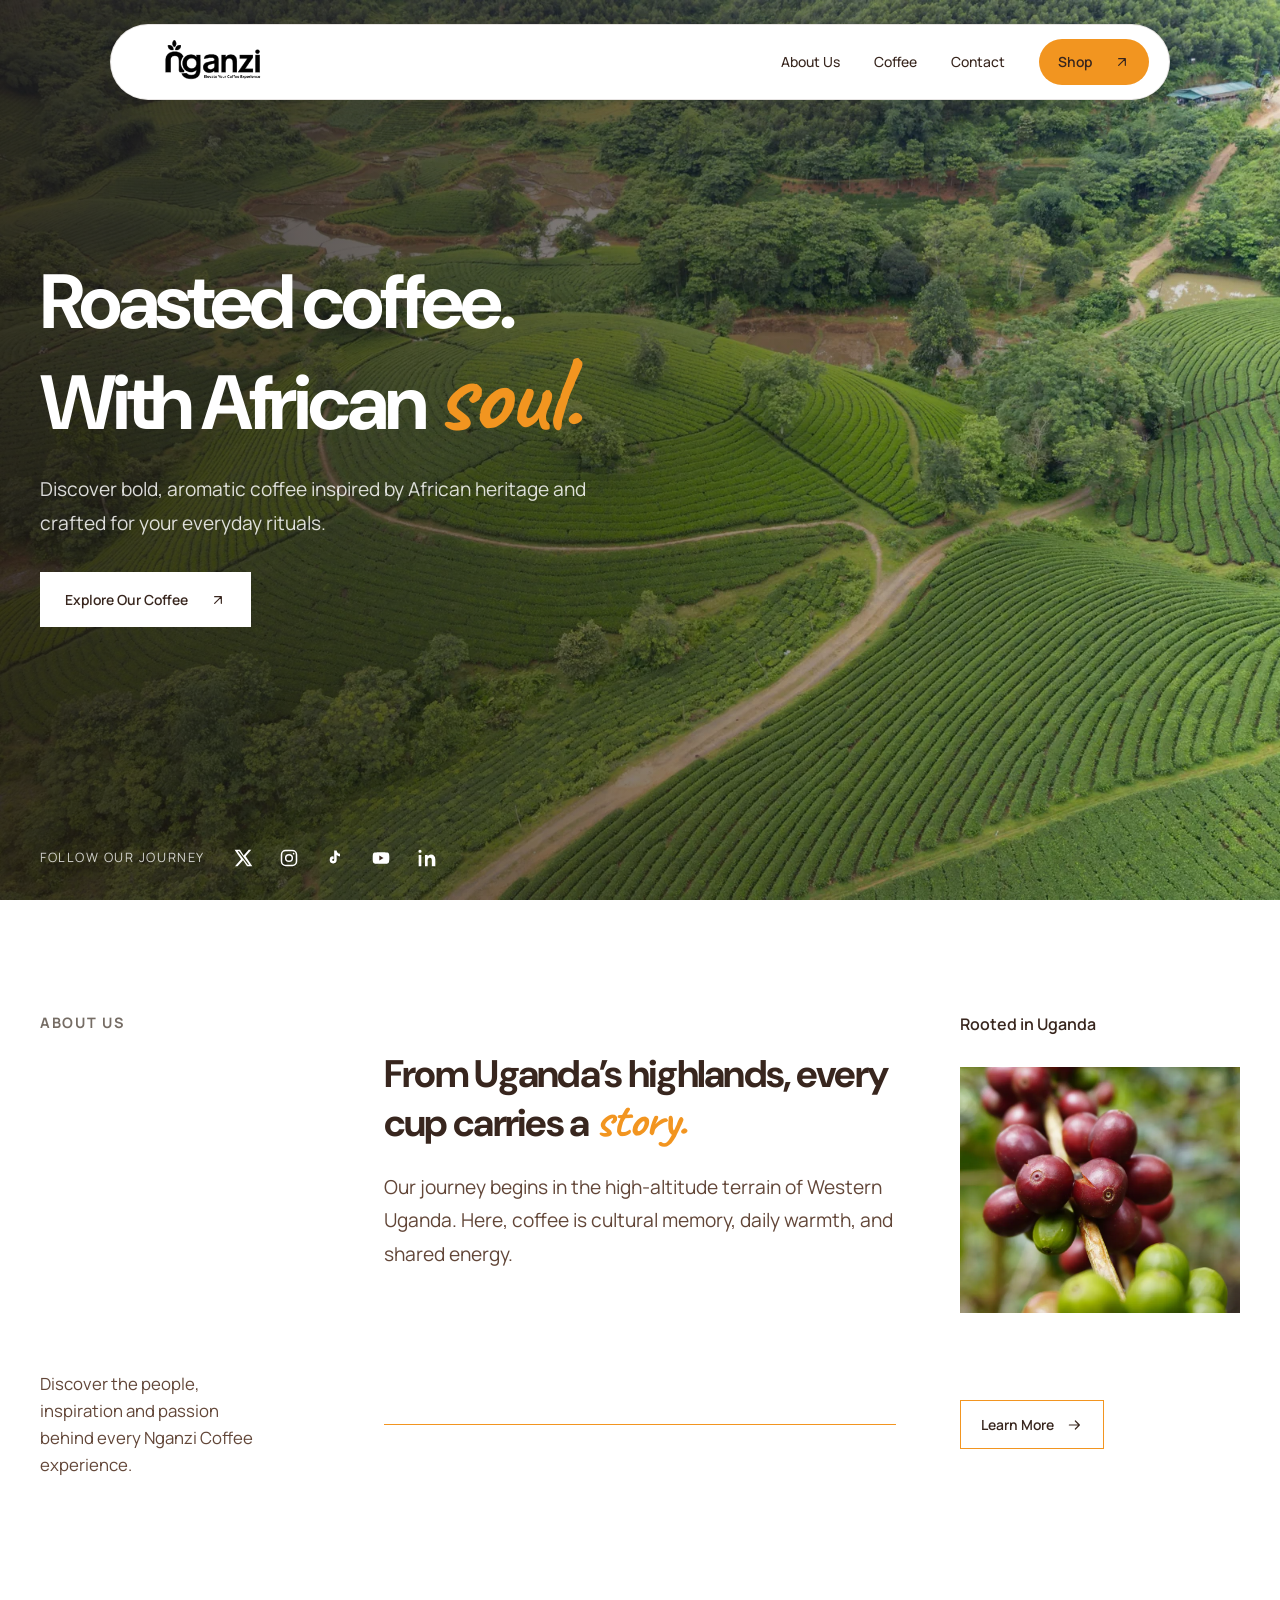
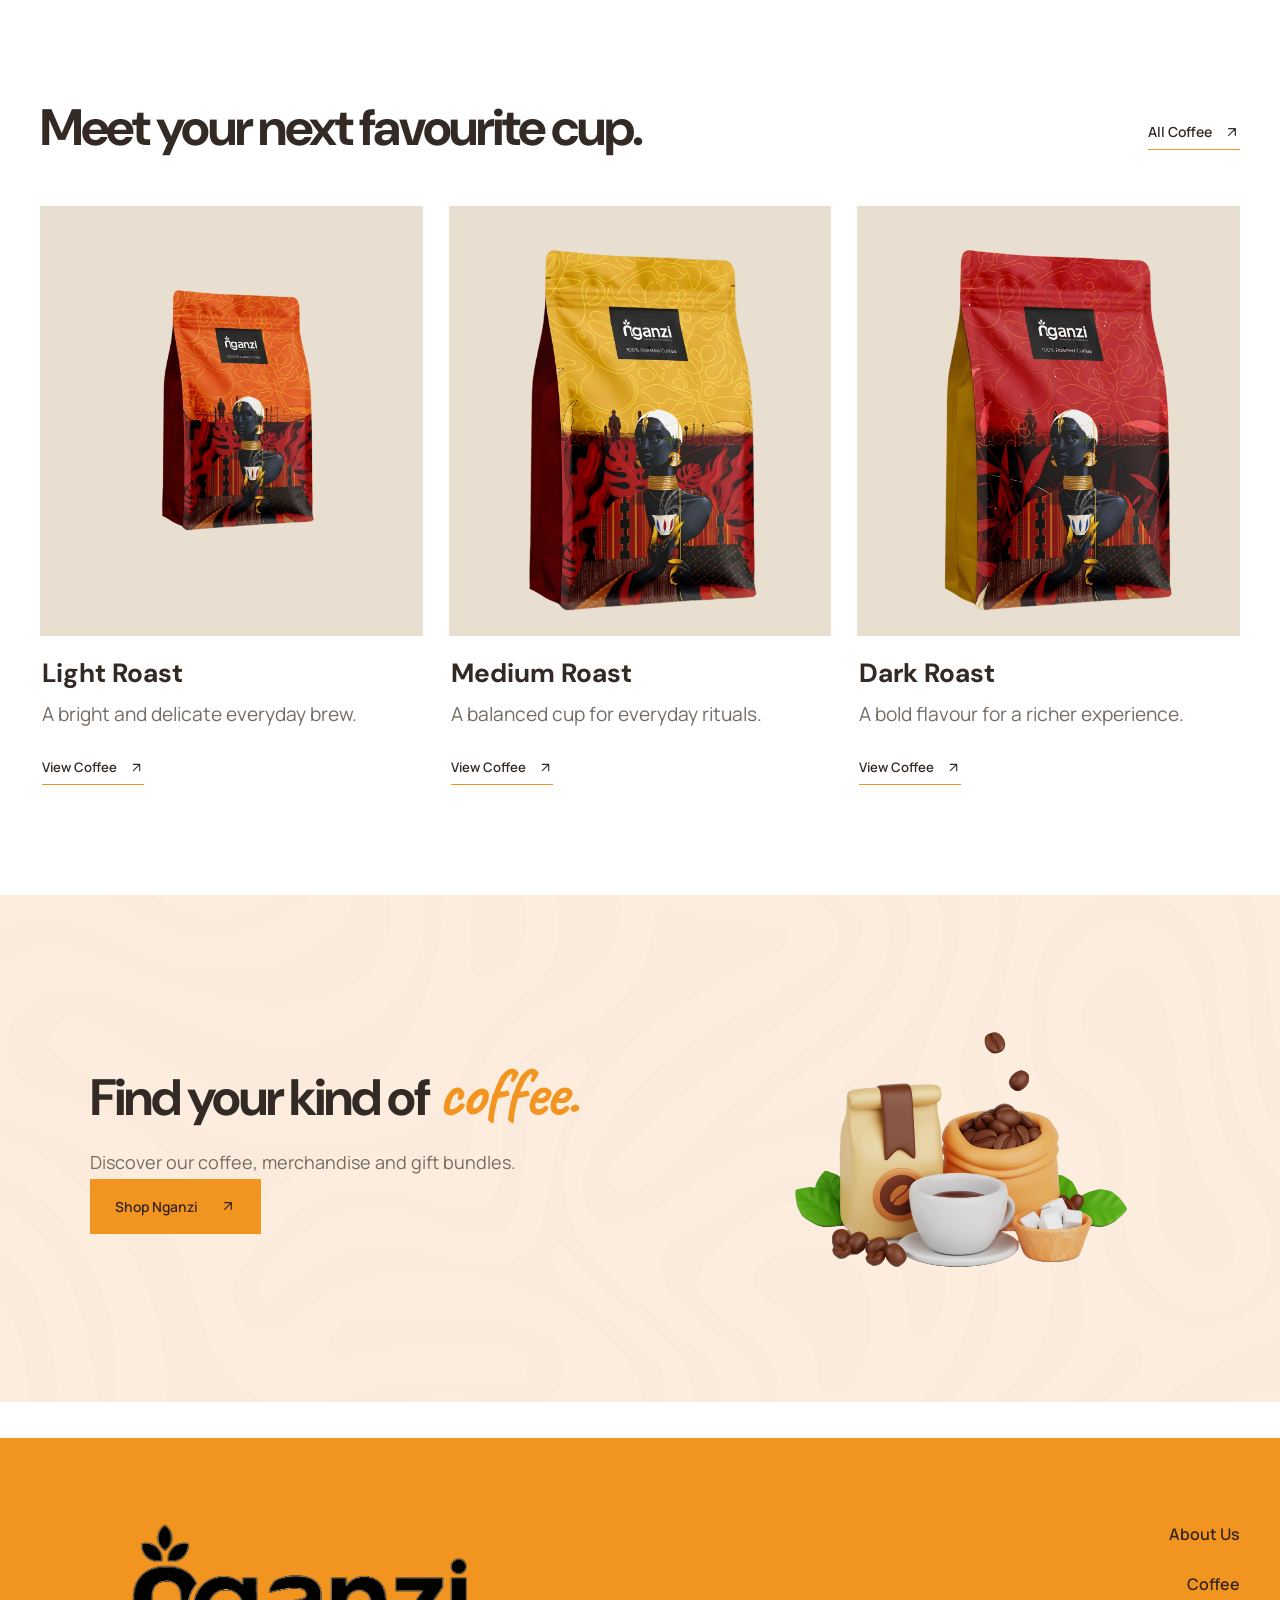
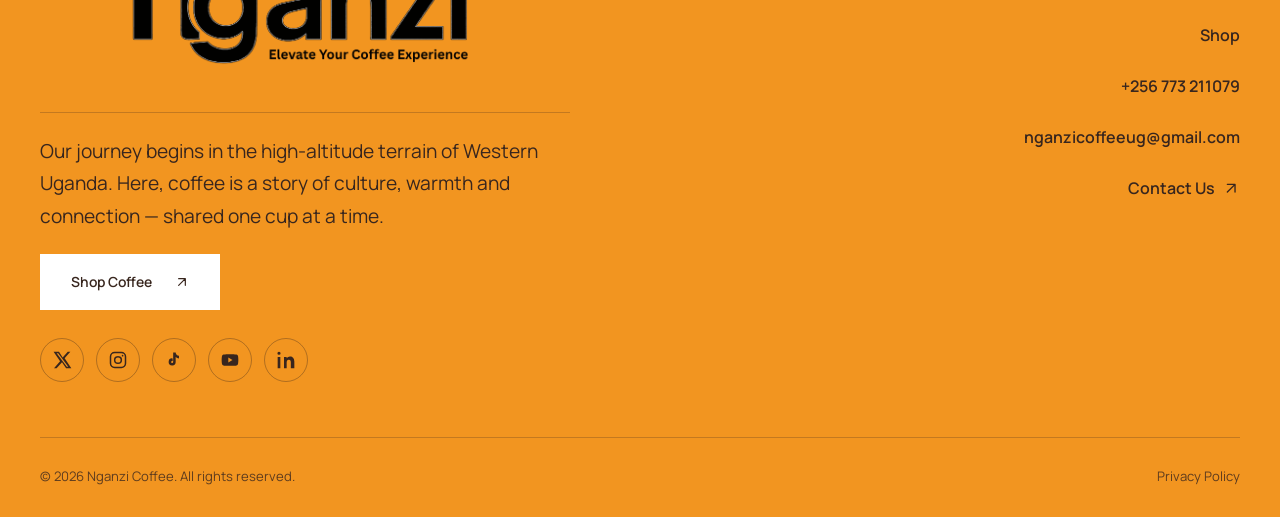
==== commit b24568a7: "Improve mobile navigation and image loading Co-authored-by: Copilot <223556219+Copilot@users.noreply" ====
--- a/index.html
+++ b/index.html
@@ -31,7 +31,7 @@
 
       <img
         class="hero-image"
-        src="assets/images/hero-2.jpg"
+        src="assets/images/hero-2.webp"
         alt="Coffee growing in the Ugandan highlands"
         fetchpriority="high"
       />
@@ -114,7 +114,7 @@
         <div class="about-image-wrap">
           <p class="about-image-label">Rooted in Uganda</p>
           <img
-            src="assets/images/coffee-origin.jpg"
+            src="assets/images/coffee-origin.webp"
             alt="Coffee cherries and the coffee-growing landscape"
             loading="lazy"
           />
@@ -154,7 +154,7 @@
           <article class="product-card">
             <a href="pages/coffee.html#light-roast" class="product-image">
               <img
-                src="assets/images/light-roast.png"
+                src="assets/images/light-roast.webp"
                 alt="Nganzi Light Roast coffee"
                 loading="lazy"
               />
@@ -174,7 +174,7 @@
           <article class="product-card">
             <a href="pages/coffee.html#medium-roast" class="product-image">
               <img
-                src="assets/images/medium-roast.png"
+                src="assets/images/medium-roast.webp"
                 alt="Nganzi Medium Roast coffee"
                 loading="lazy"
               />
@@ -194,7 +194,7 @@
           <article class="product-card">
             <a href="pages/coffee.html#dark-roast" class="product-image">
               <img
-                src="assets/images/dark-roast.png"
+                src="assets/images/dark-roast.webp"
                 alt="Nganzi Dark Roast coffee"
                 loading="lazy"
               />
@@ -233,7 +233,7 @@
 
         <img
           class="shop-cta-illustration"
-          src="assets/illustrations/coffee-package.png"
+          src="assets/illustrations/coffee-package.webp"
           alt="Nganzi coffee package"
           decoding="async"
         />
--- a/css/styles.css
+++ b/css/styles.css
@@ -274,6 +274,10 @@
   font-weight: 500;
 }
 
+.nav-links-header {
+  display: none;
+}
+
 .nav-links > a:not(.button):hover {
   color: var(--orange-hover);
 }
@@ -643,7 +647,7 @@
   inset: 0;
   background: url("../assets/patterns/60913917_abstract_pattern_design_background_2007%20%5BConverted%5D.svg")
     center / cover no-repeat;
-  opacity: 0.14;
+  opacity: 0.06;
 }
 
 .shop-cta-inner {
@@ -1251,43 +1255,118 @@
   .menu-toggle {
     display: flex;
     flex-direction: column;
+    align-items: center;
+    justify-content: center;
+    width: 44px;
+    height: 44px;
     gap: 5px;
-    padding: 10px 0 10px 10px;
+    padding: 0;
+    border-radius: 50%;
+    transition: background 180ms ease, opacity 160ms ease, visibility 0s linear;
+  }
+
+  .menu-toggle[aria-expanded="true"] {
+    opacity: 0;
+    visibility: hidden;
+    pointer-events: none;
+  }
+
+  .menu-toggle:hover,
+  .menu-toggle:focus-visible {
+    background: var(--cream);
   }
 
   .menu-toggle span {
     width: 24px;
     height: 2px;
     background: var(--brown);
-    transition: transform 180ms ease;
   }
 
   .nav-links {
     position: absolute;
-    top: calc(100% + 8px);
+    z-index: 1;
+    top: calc(100% + 10px);
     left: 0;
     right: 0;
-    display: none;
+    display: flex;
     flex-direction: column;
     align-items: stretch;
     gap: 0;
-    padding: 12px 20px 22px;
+    max-height: min(70svh, 420px);
+    overflow-y: auto;
+    padding: 12px 20px 20px;
     background: var(--paper);
     border: 1px solid var(--border);
-    border-radius: 18px;
+    border-radius: 20px;
     box-shadow: 0 12px 30px rgba(35, 22, 12, 0.16);
+    opacity: 0;
+    visibility: hidden;
+    pointer-events: none;
+    transform: translateY(-10px) scale(0.98);
+    transform-origin: top center;
+    transition:
+      opacity 180ms ease,
+      transform 220ms cubic-bezier(0.2, 0.7, 0.2, 1),
+      visibility 0s linear 220ms;
   }
 
   .nav-links.is-open {
+    opacity: 1;
+    visibility: visible;
+    pointer-events: auto;
+    transform: translateY(0) scale(1);
+    transition-delay: 0s;
+  }
+
+  .nav-links-header {
     display: flex;
+    align-items: center;
+    justify-content: space-between;
+    min-height: 48px;
+    margin-bottom: 4px;
+    color: var(--brown-light);
+    font-size: 0.76rem;
+    font-weight: 700;
+    letter-spacing: 0.1em;
+    text-transform: uppercase;
+  }
+
+  .nav-close {
+    display: grid;
+    place-items: center;
+    width: 40px;
+    height: 40px;
+    border: 0;
+    border-radius: 50%;
+    background: var(--cream);
+    color: var(--brown);
+    cursor: pointer;
+    transition: background 180ms ease, transform 180ms ease;
+  }
+
+  .nav-close:hover,
+  .nav-close:focus-visible {
+    background: var(--peach);
+    transform: rotate(90deg);
+  }
+
+  .nav-close svg {
+    width: 19px;
+    height: 19px;
+    stroke: currentColor;
+    stroke-linecap: round;
+    stroke-width: 1.8;
   }
 
   .nav-links > a:not(.button) {
-    padding: 12px 0;
+    padding: 13px 0;
+    border-top: 1px solid rgba(56, 38, 30, 0.09);
+    font-size: 1rem;
   }
 
   .nav-links .button {
-    margin-top: 10px;
+    justify-content: center;
+    margin-top: 14px;
   }
 
   .hero {
@@ -1717,7 +1796,7 @@
   border-top: 1px solid var(--border);
   background:
     linear-gradient(rgba(38, 25, 18, 0.68), rgba(38, 25, 18, 0.68)),
-    url("../assets/images/closeup-coffee.jpg") center 52% / cover no-repeat;
+    url("../assets/images/closeup-coffee.webp") center 52% / cover no-repeat;
   display: flex;
   align-items: center;
 }
@@ -2275,10 +2354,10 @@
   position: absolute;
   z-index: -1;
   inset: 0;
-  background: url("../assets/patterns/428334712_5c46d7d0-2fbe-4ac5-9542-dc7eba02b14f.svg")
+  background: url("../assets/patterns/60913917_abstract_pattern_design_background_2007%20%5BConverted%5D.svg")
     center / cover no-repeat;
   content: "";
-  opacity: 0.14;
+  opacity: 0.12;
   pointer-events: none;
 }
 
@@ -2363,7 +2442,7 @@
   align-items: center;
   background:
     linear-gradient(rgba(38, 25, 18, 0.68), rgba(38, 25, 18, 0.68)),
-    url("../assets/images/closeup-coffee.jpg") center 52% / cover no-repeat;
+    url("../assets/images/closeup-coffee.webp") center 52% / cover no-repeat;
 }
 
 .story-cta-inner {
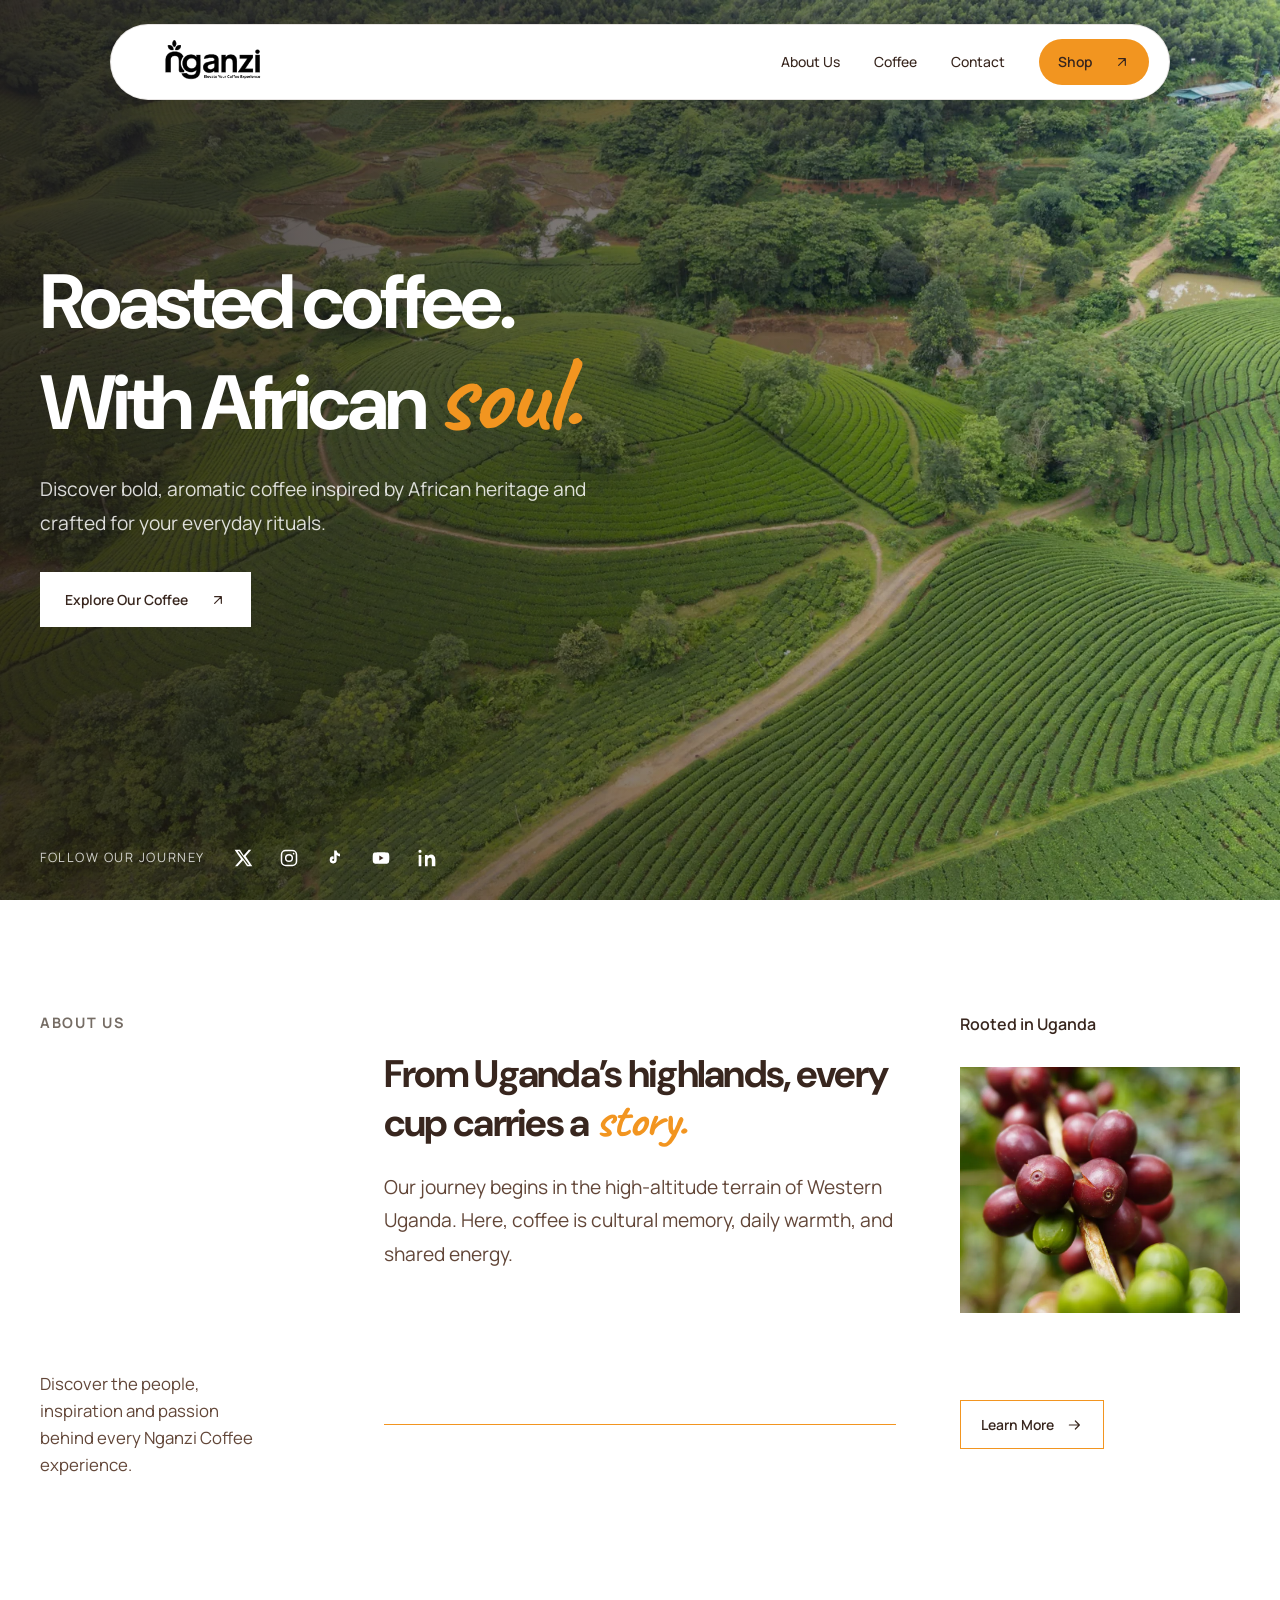
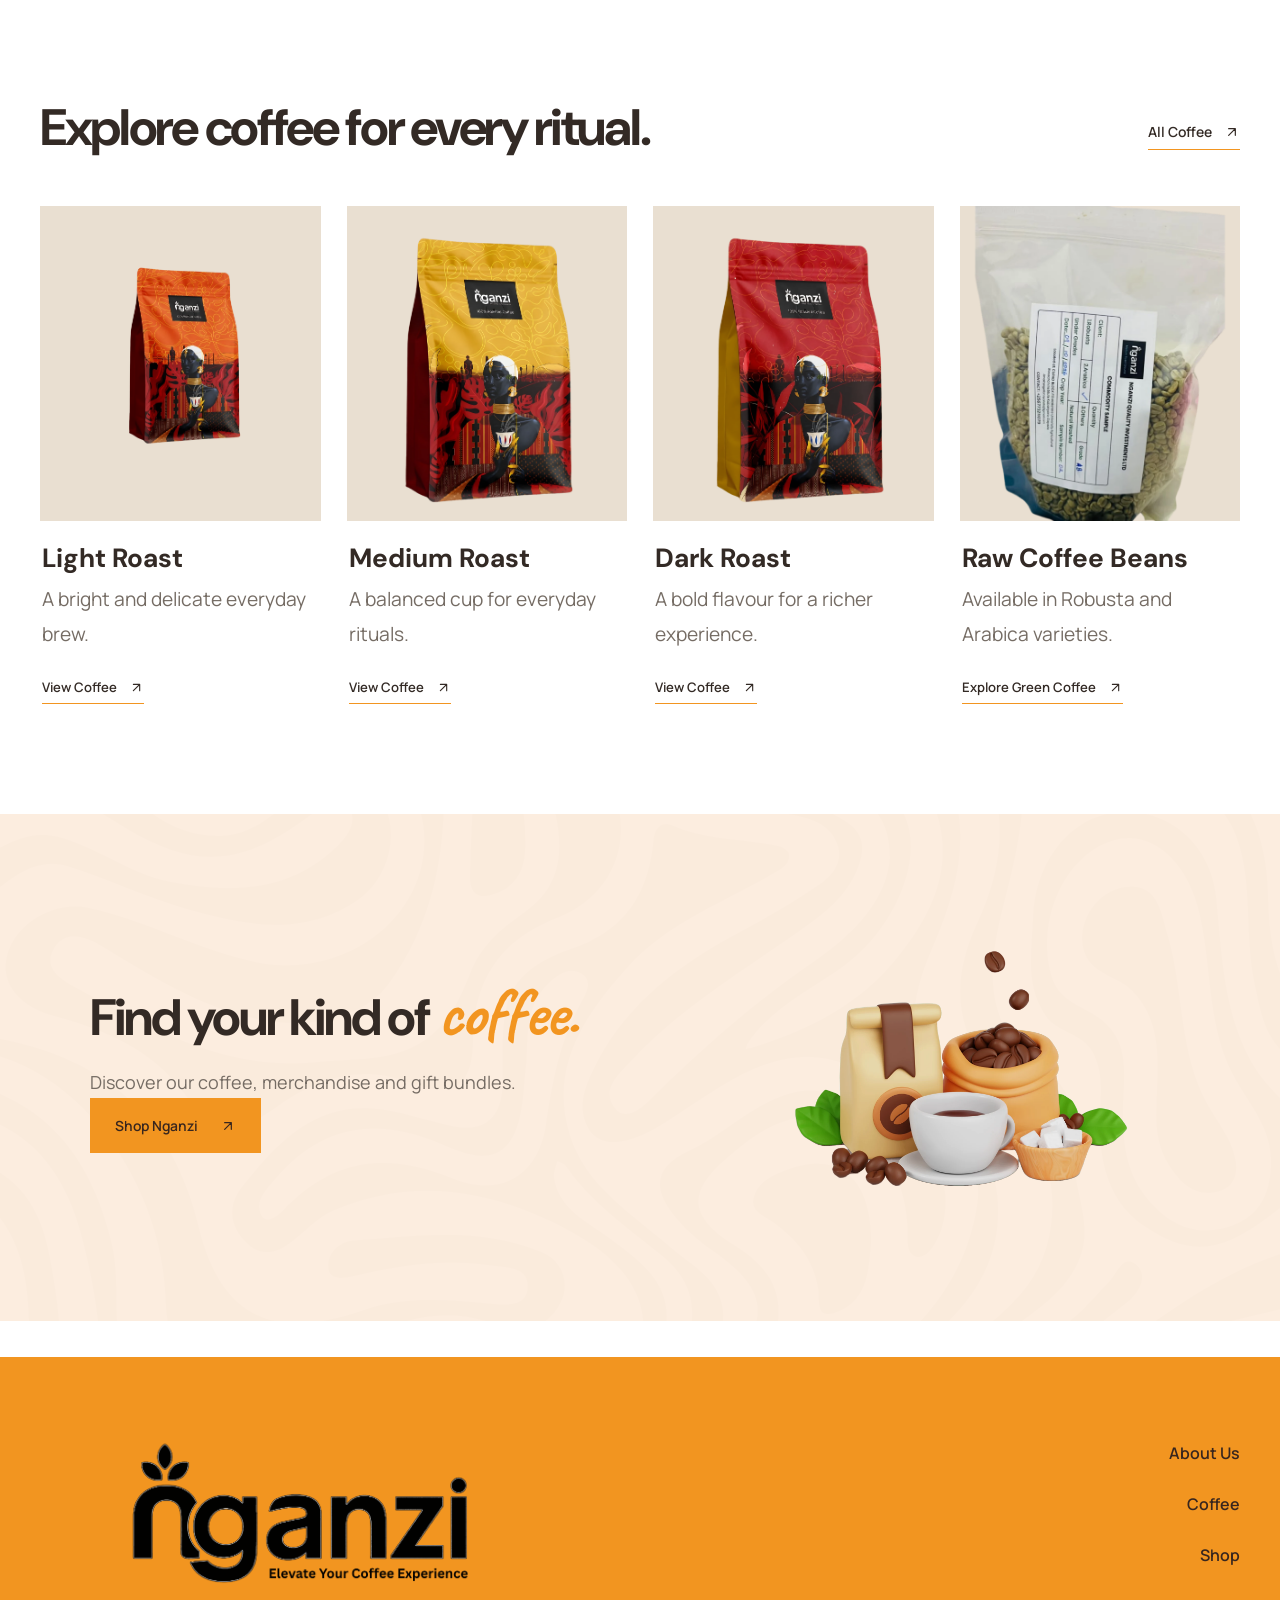
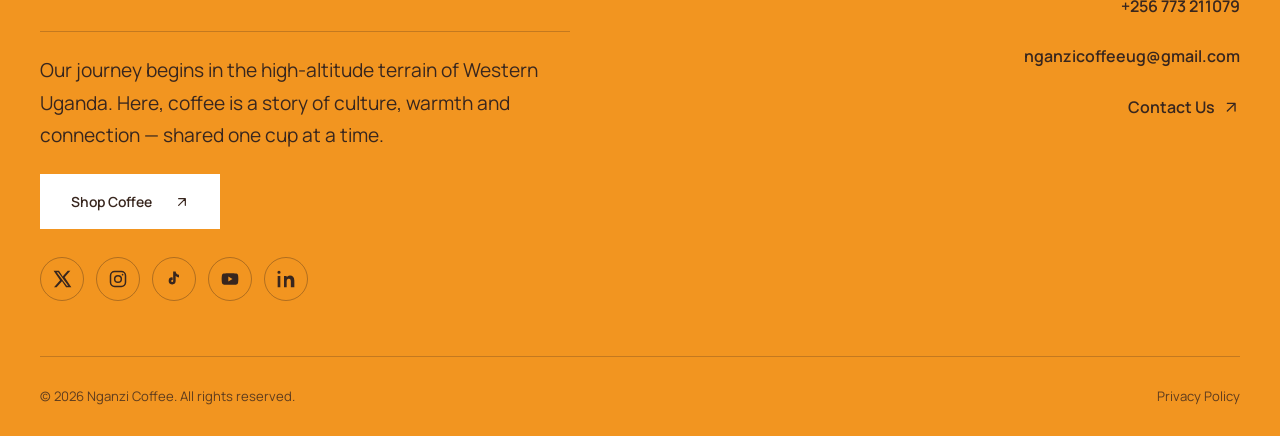
==== commit 1a33e39b: "added a new product" ====
--- a/index.html
+++ b/index.html
@@ -139,7 +139,7 @@
       <div class="container">
         <div class="section-heading">
           <div>
-            <h2>Meet your next favourite cup.</h2>
+            <h2>Explore coffee for every ritual.</h2>
           </div>
 
           <a href="pages/coffee.html" class="text-link desktop-link">
@@ -204,6 +204,27 @@
               <p>A bold flavour for a richer experience.</p>
               <a href="pages/coffee.html#dark-roast" class="text-link">
                 View Coffee
+                <svg class="arrow-icon" viewBox="0 0 24 24" fill="none" aria-hidden="true">
+                  <path d="M7 17 17 7M7 7h10v10" />
+                </svg>
+              </a>
+            </div>
+          </article>
+
+          <article class="product-card">
+            <a href="pages/coffee.html#raw-coffee-beans" class="product-image">
+              <img
+                src="assets/images/raw-beans.webp"
+                alt="Bag of raw green coffee beans"
+                loading="lazy"
+                decoding="async"
+              />
+            </a>
+            <div class="product-info">
+              <h3>Raw Coffee Beans</h3>
+              <p>Available in Robusta and Arabica varieties.</p>
+              <a href="pages/coffee.html#raw-coffee-beans" class="text-link">
+                Explore Green Coffee
                 <svg class="arrow-icon" viewBox="0 0 24 24" fill="none" aria-hidden="true">
                   <path d="M7 17 17 7M7 7h10v10" />
                 </svg>
--- a/css/styles.css
+++ b/css/styles.css
@@ -583,7 +583,7 @@
 
 .product-grid {
   display: grid;
-  grid-template-columns: repeat(3, minmax(0, 1fr));
+  grid-template-columns: repeat(4, minmax(0, 1fr));
   gap: 26px;
 }
 
@@ -864,6 +864,7 @@
 
   .product-grid {
     gap: 18px;
+    grid-template-columns: repeat(2, minmax(0, 1fr));
   }
 
   .footer-grid {
@@ -2008,7 +2009,7 @@
 
 .shop-roast-grid {
   display: grid;
-  grid-template-columns: repeat(3, minmax(0, 1fr));
+  grid-template-columns: repeat(4, minmax(0, 1fr));
   gap: 28px;
 }
 
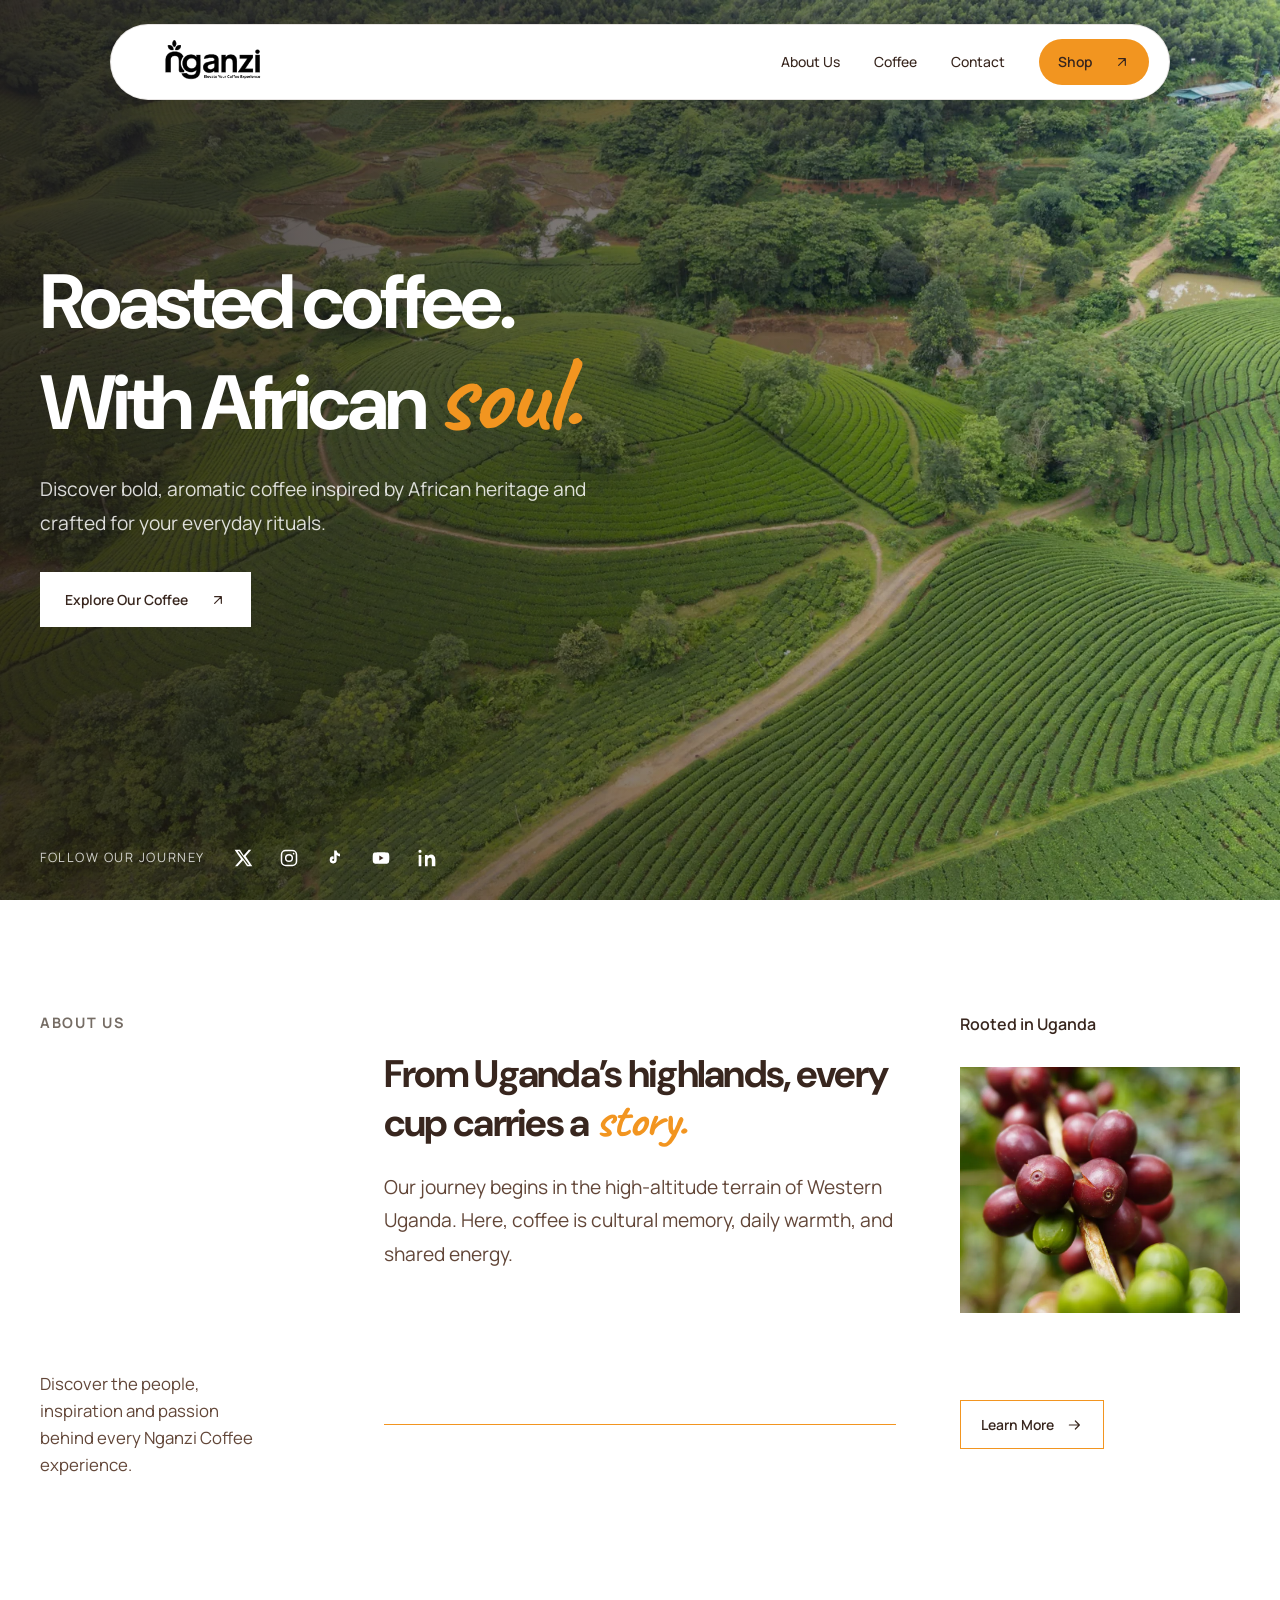
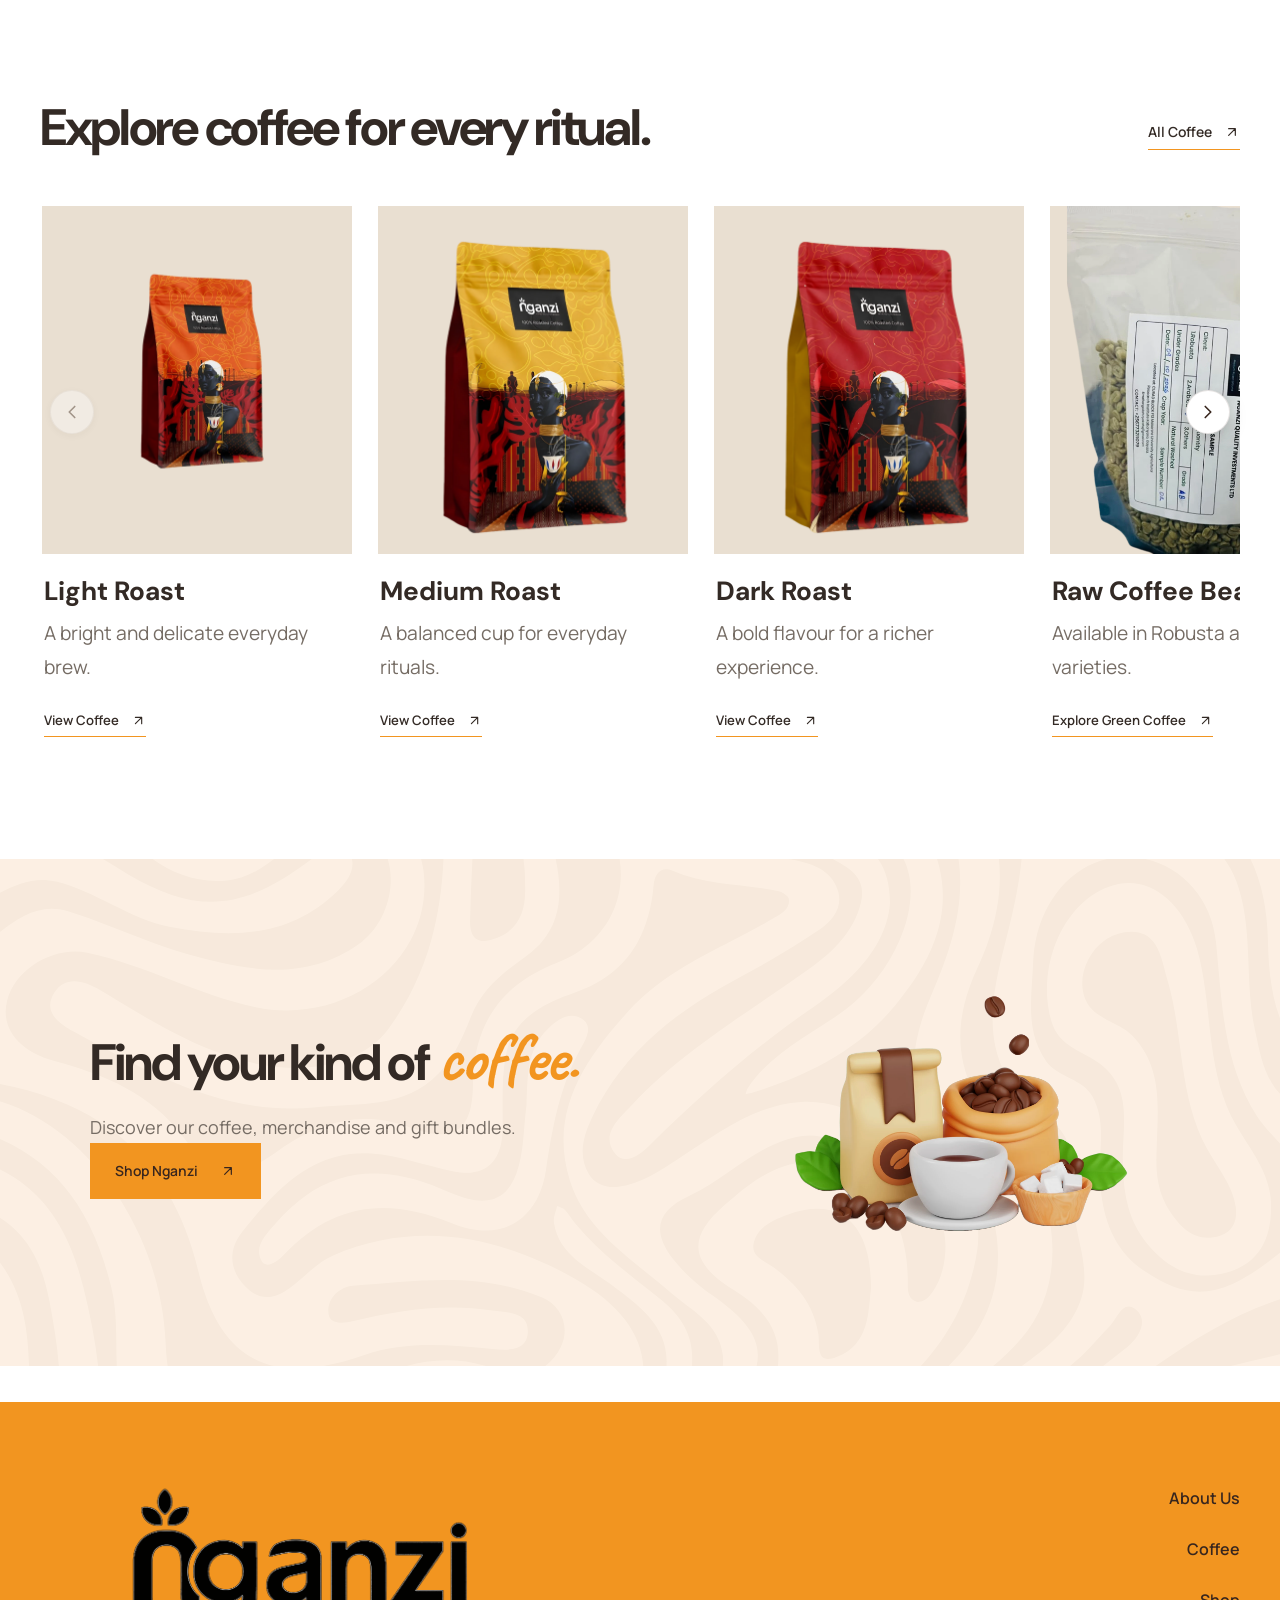
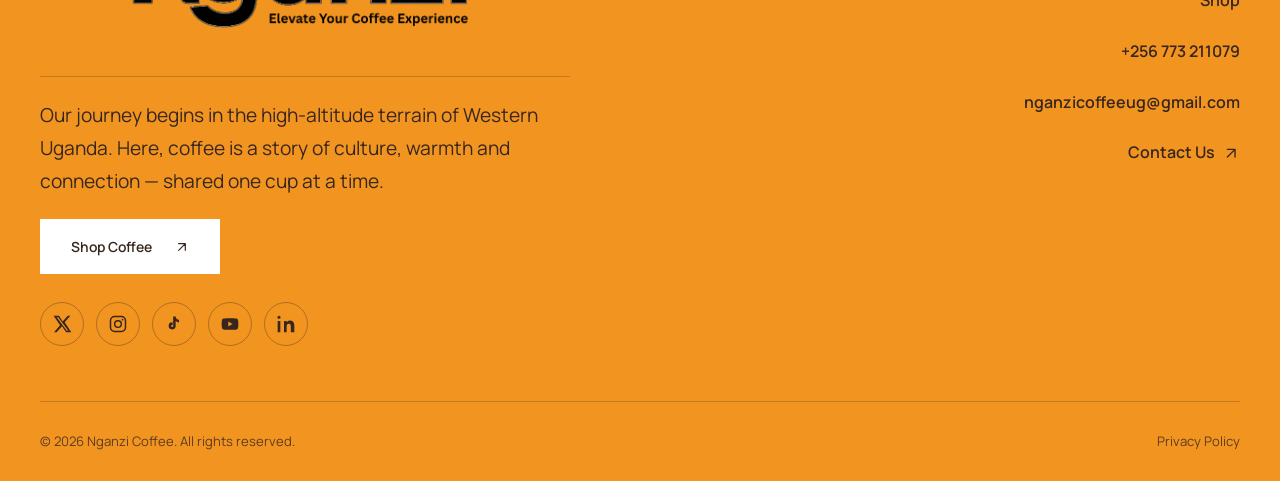
==== commit b75106fe: "Improve coffee carousel and privacy policy page Co-authored-by: Copilot <223556219+Copilot@users.nor" ====
--- a/index.html
+++ b/index.html
@@ -10,6 +10,8 @@
   />
 
   <title>Nganzi Coffee — From Africa, With Aroma</title>
+
+  <link rel="icon" type="image/png" sizes="48x48" href="assets/images/nganzi-favicon.png" />
 
   <link rel="preconnect" href="https://fonts.googleapis.com">
   <link rel="preconnect" href="https://fonts.gstatic.com" crossorigin>
@@ -150,7 +152,24 @@
           </a>
         </div>
 
-        <div class="product-grid">
+        <div class="product-carousel" data-product-carousel>
+          <button
+            class="product-carousel-arrow product-carousel-arrow-previous"
+            type="button"
+            aria-label="Scroll to previous coffee"
+            aria-controls="featured-coffee-products"
+            disabled
+          >
+            <svg viewBox="0 0 24 24" fill="none" aria-hidden="true">
+              <path d="m15 18-6-6 6-6" />
+            </svg>
+          </button>
+          <div
+            class="product-grid"
+            id="featured-coffee-products"
+            tabindex="0"
+            aria-label="Featured coffee products"
+          >
           <article class="product-card">
             <a href="pages/coffee.html#light-roast" class="product-image">
               <img
@@ -231,6 +250,17 @@
               </a>
             </div>
           </article>
+          </div>
+          <button
+            class="product-carousel-arrow product-carousel-arrow-next"
+            type="button"
+            aria-label="Scroll to next coffee"
+            aria-controls="featured-coffee-products"
+          >
+            <svg viewBox="0 0 24 24" fill="none" aria-hidden="true">
+              <path d="m9 18 6-6-6-6" />
+            </svg>
+          </button>
         </div>
       </div>
     </section>
--- a/css/styles.css
+++ b/css/styles.css
@@ -587,6 +587,77 @@
   gap: 26px;
 }
 
+.product-carousel {
+  position: relative;
+}
+
+.product-carousel .product-grid {
+  display: flex;
+  gap: 26px;
+  overflow-x: auto;
+  overscroll-behavior-inline: contain;
+  padding: 0 2px 12px;
+  scroll-behavior: smooth;
+  scroll-padding-inline: 2px;
+  scroll-snap-type: x mandatory;
+  scrollbar-width: none;
+  -webkit-overflow-scrolling: touch;
+}
+
+.product-carousel .product-grid::-webkit-scrollbar {
+  display: none;
+}
+
+.product-carousel .product-card {
+  flex: 0 0 clamp(250px, 27vw, 310px);
+  scroll-snap-align: start;
+}
+
+.product-carousel-arrow {
+  position: absolute;
+  z-index: 1;
+  top: 34%;
+  display: grid;
+  width: 44px;
+  height: 44px;
+  place-items: center;
+  border: 1px solid rgba(56, 38, 30, 0.12);
+  border-radius: 50%;
+  background: var(--paper);
+  color: var(--brown);
+  box-shadow: 0 5px 18px rgba(35, 22, 12, 0.18);
+  cursor: pointer;
+  transition: opacity 180ms ease, transform 180ms ease, background 180ms ease;
+}
+
+.product-carousel-arrow:hover:not(:disabled) {
+  transform: scale(1.06);
+  background: var(--cream);
+}
+
+.product-carousel-arrow:disabled {
+  opacity: 0.4;
+  cursor: default;
+  box-shadow: 0 2px 8px rgba(35, 22, 12, 0.1);
+}
+
+.product-carousel-arrow-previous {
+  left: 10px;
+}
+
+.product-carousel-arrow-next {
+  right: 10px;
+}
+
+.product-carousel-arrow svg {
+  width: 22px;
+  height: 22px;
+  stroke: currentColor;
+  stroke-linecap: round;
+  stroke-linejoin: round;
+  stroke-width: 1.8;
+}
+
 .product-card {
   min-width: 0;
 }
@@ -647,7 +718,7 @@
   inset: 0;
   background: url("../assets/patterns/60913917_abstract_pattern_design_background_2007%20%5BConverted%5D.svg")
     center / cover no-repeat;
-  opacity: 0.06;
+  opacity: 0.2;
 }
 
 .shop-cta-inner {
@@ -865,6 +936,10 @@
   .product-grid {
     gap: 18px;
     grid-template-columns: repeat(2, minmax(0, 1fr));
+  }
+
+  .product-carousel .product-grid {
+    gap: 18px;
   }
 
   .footer-grid {
@@ -1487,6 +1562,20 @@
     gap: 38px;
   }
 
+  .product-carousel .product-grid {
+    gap: 20px;
+  }
+
+  .product-carousel .product-card {
+    flex-basis: min(78vw, 320px);
+  }
+
+  .product-carousel-arrow {
+    top: 29%;
+    width: 40px;
+    height: 40px;
+  }
+
   .product-image {
     aspect-ratio: 5 / 4;
   }
@@ -1505,9 +1594,9 @@
   }
 
   .shop-cta::before {
-    background-position: right top;
-    background-size: min(100%, 500px) auto;
-    opacity: 0.1;
+    background-position: center;
+    background-size: cover;
+    opacity: 0.24;
   }
 
   .shop-cta-illustration {
@@ -2293,6 +2382,16 @@
   max-width: 560px;
 }
 
+.policy-copy {
+  display: flex;
+  justify-content: center;
+}
+
+.policy-copy .story-origin-copy {
+  width: 100%;
+  max-width: none;
+}
+
 .story-origin-copy h2,
 .story-women-copy h2,
 .story-processing-heading h2 {
